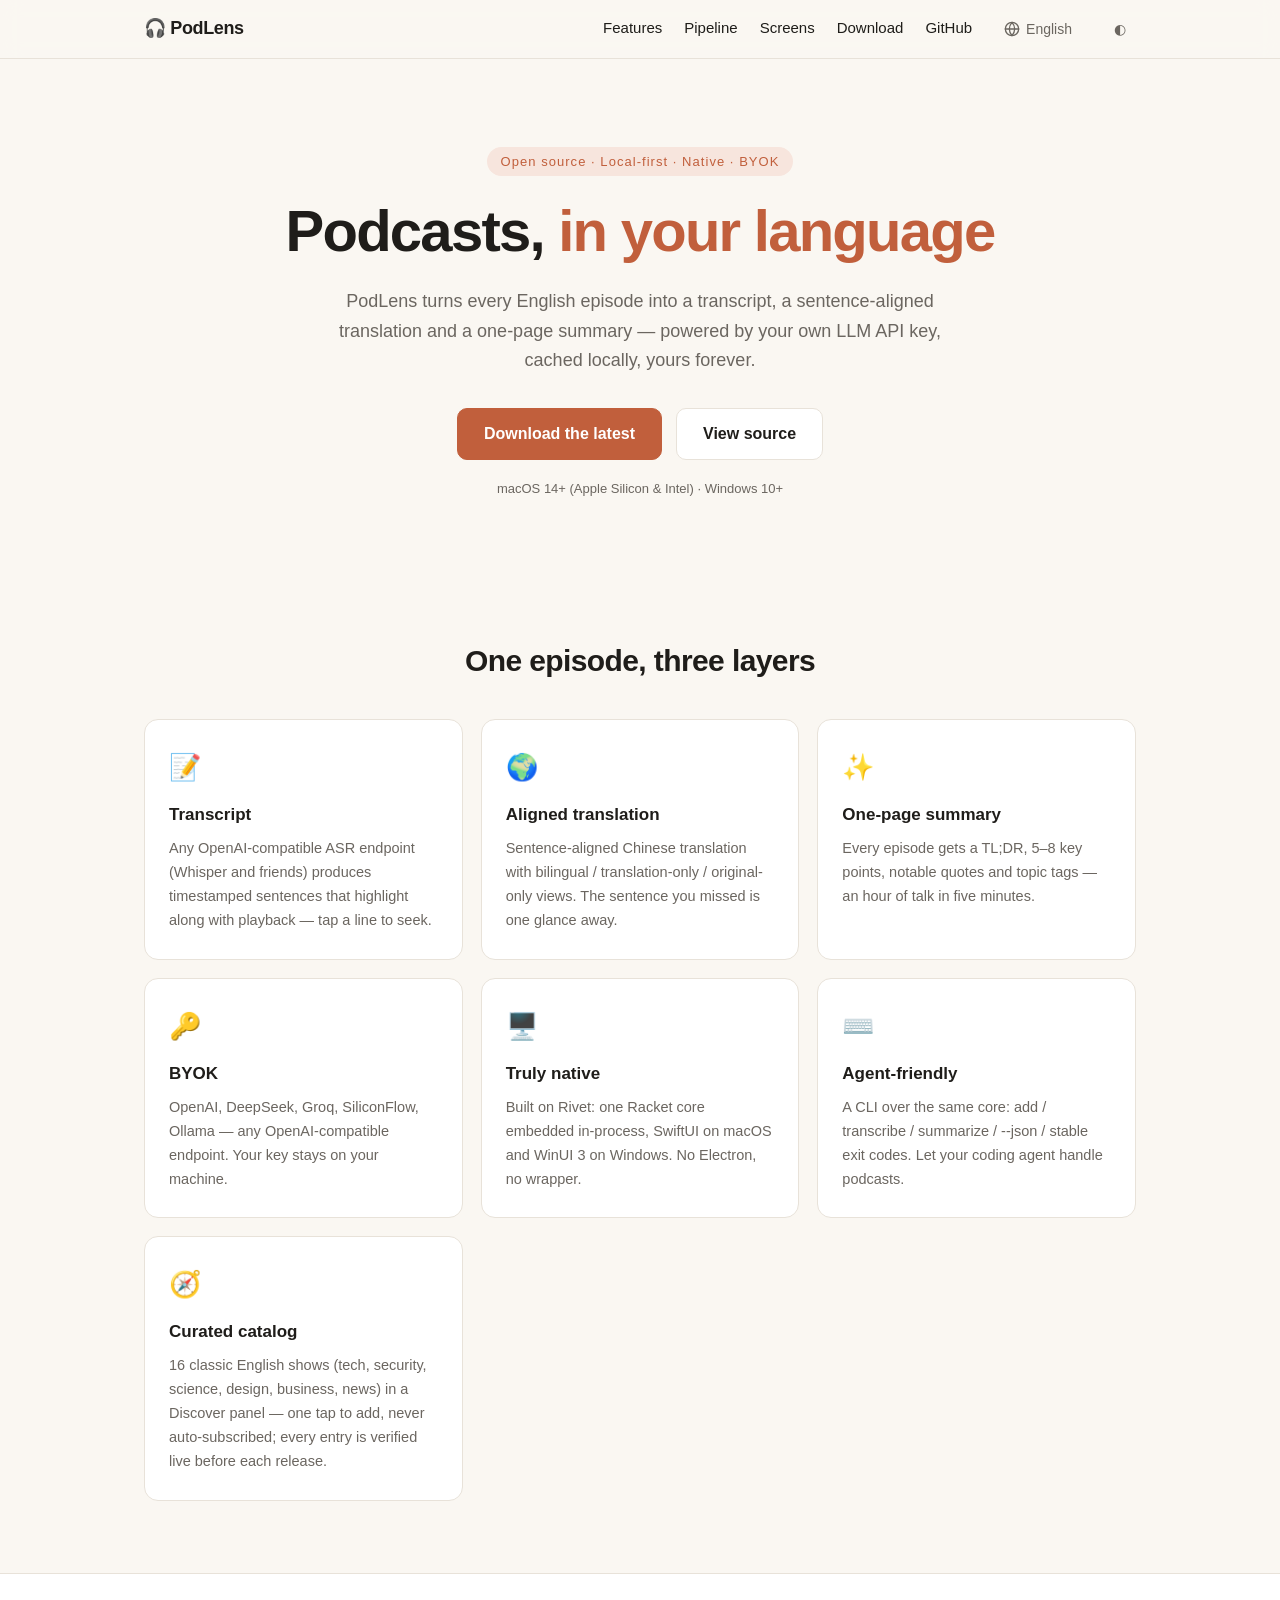
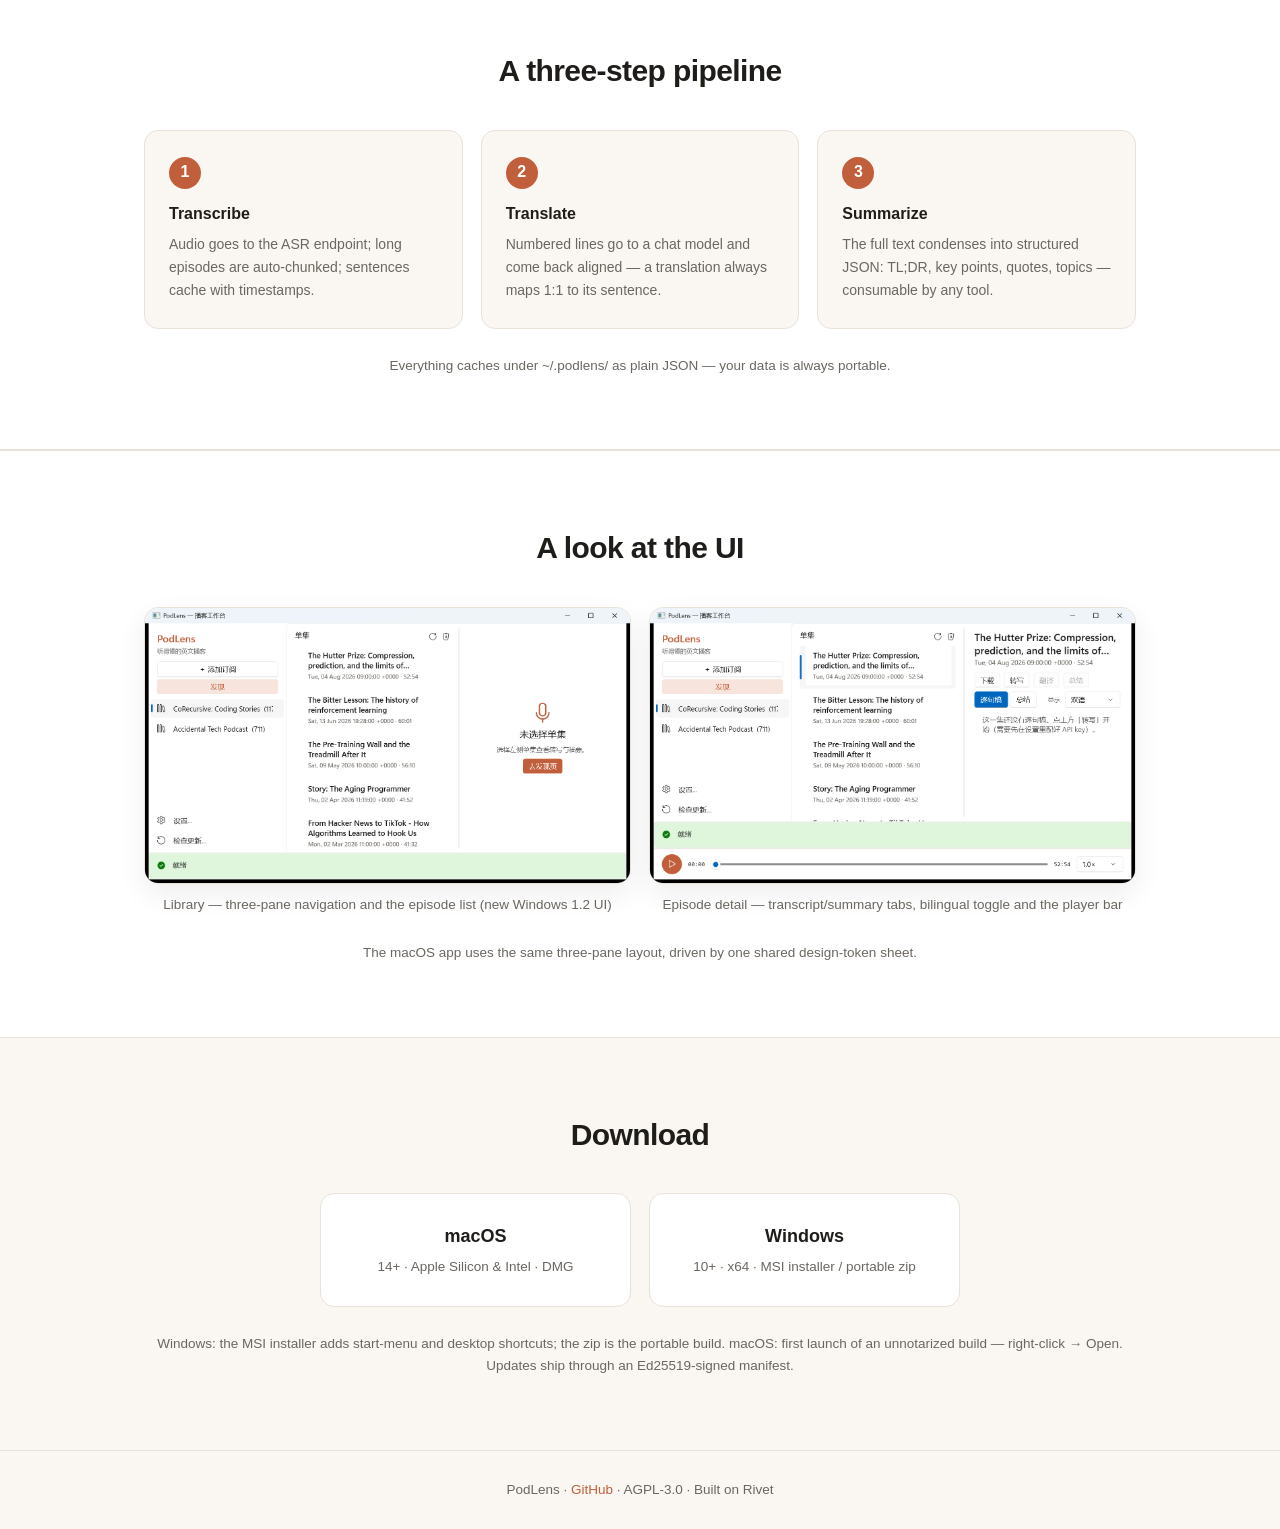
==== site/index.html @ 666f87d6 "Family benchmark pass (v1.4.0): signed-wrapper feed, arch-correct naming, mac x64, version gate - Up" ====
<!DOCTYPE html>
<html lang="zh">
<head>
<meta charset="utf-8">
<meta name="viewport" content="width=device-width, initial-scale=1">
<title>PodLens — 听得懂的英文播客</title>
<meta name="description" content="PodLens: 用你自己的大模型 API 把英文播客转写、逐句翻译、总结。macOS 与 Windows 原生应用。">
<script>
  (function () {
    var t = localStorage.getItem('podlens-theme');
    if (!t) t = matchMedia('(prefers-color-scheme: dark)').matches ? 'dark' : 'light';
    document.documentElement.dataset.theme = t;
  })();
</script>
<link rel="stylesheet" href="styles.css">
</head>
<body>
<header class="nav">
  <div class="nav-inner">
    <a class="brand" href="#">PodLens</a>
    <nav class="nav-links">
      <a href="#features" data-i18n="nav.features">功能</a>
      <a href="#pipeline" data-i18n="nav.pipeline">原理</a>
      <a href="#screenshots" data-i18n="nav.screens">界面</a>
      <a href="#download" data-i18n="nav.download">下载</a>
      <a href="https://github.com/turinglambdaai/podlens" data-i18n="nav.github">GitHub</a>
      <div class="lang-dropdown-wrapper">
        <button class="lang-btn" type="button" onclick="void 0" aria-label="Switch language">
          <svg width="16" height="16" viewBox="0 0 24 24" fill="none" stroke="currentColor" stroke-width="2" stroke-linecap="round" stroke-linejoin="round"><circle cx="12" cy="12" r="10"></circle><line x1="2" y1="12" x2="22" y2="12"></line><path d="M12 2a15.3 15.3 0 0 1 4 10 15.3 15.3 0 0 1-4 10 15.3 15.3 0 0 1-4-10 15.3 15.3 0 0 1 4-10z"></path></svg>
          <span id="current-lang-label">English</span>
        </button>
        <ul class="lang-menu">
          <li onclick="setLanguage('en')">English</li>
          <li onclick="setLanguage('zh')">简体中文</li>
        </ul>
      </div>
    <button class="theme-btn" id="theme-btn" type="button" aria-label="Toggle theme">◐</button>
    </nav>
  </div>
</header>

<main>
  <section class="hero">
    <p class="eyebrow" data-i18n="hero.eyebrow">开源 · 本地优先 · 原生应用 · BYOK</p>
    <h1><span data-i18n="hero.h1a">听得懂的</span><span class="accent" data-i18n="hero.h1b">英文播客</span></h1>
    <p class="sub" data-i18n="hero.sub">PodLens 把每一集英文播客变成「逐句稿 + 对照翻译 + 一页总结」。转写、翻译、总结都走你自己的大模型 API，结果缓存在本机，一次生成，永久可读。</p>
    <div class="hero-actions">
      <a class="btn btn-primary" href="https://github.com/turinglambdaai/podlens/releases/latest" data-i18n="hero.download">下载最新版</a>
      <a class="btn" href="https://github.com/turinglambdaai/podlens" data-i18n="hero.source">查看源码</a>
    </div>
    <p class="platforms" data-i18n="hero.platforms">macOS 14+（Apple Silicon 与 Intel）· Windows 10+</p>
  </section>

  <section id="features" class="section">
    <h2 data-i18n="features.title">一集播客，三层收获</h2>
    <div class="grid">
      <div class="card">
        <div class="card-icon">📝</div>
        <h3 data-i18n="f1.title">逐句稿</h3>
        <p data-i18n="f1.body">接任意 OpenAI 兼容转写端点（Whisper 等），输出带时间戳的逐句稿，跟随播放高亮，点句子即跳转。</p>
      </div>
      <div class="card">
        <div class="card-icon">🌍</div>
        <h3 data-i18n="f2.title">对照翻译</h3>
        <p data-i18n="f2.body">逐句对齐翻译成中文，双语 / 只看译文 / 只看原文一键切换。听不懂的那一句，低头就有答案。</p>
      </div>
      <div class="card">
        <div class="card-icon">✨</div>
        <h3 data-i18n="f3.title">一页总结</h3>
        <p data-i18n="f3.body">每集自动生成一句话总结、5–8 条要点、值得记的话和话题标签——五分钟吸收一小时的内容。</p>
      </div>
      <div class="card">
        <div class="card-icon">🔑</div>
        <h3 data-i18n="f4.title">BYOK</h3>
        <p data-i18n="f4.body">OpenAI、DeepSeek、Groq、SiliconFlow、Ollama——任意 OpenAI 兼容端点。key 存在本机，从不上传。</p>
      </div>
      <div class="card">
        <div class="card-icon">🖥️</div>
        <h3 data-i18n="f5.title">真原生</h3>
        <p data-i18n="f5.body">基于 Rivet：一份 Racket 核心嵌入进程内，macOS 是 SwiftUI，Windows 是 WinUI 3。没有 Electron，没有套壳。</p>
      </div>
      <div class="card">
        <div class="card-icon">⌨️</div>
        <h3 data-i18n="f6.title">Agent 友好</h3>
        <p data-i18n="f6.body">同一核心的 CLI：add / transcribe / summarize / --json / 稳定退出码。让编码 agent 替你处理播客。</p>
      </div>
      <div class="card">
        <div class="card-icon">🧭</div>
        <h3 data-i18n="f7.title">精选目录</h3>
        <p data-i18n="f7.body">内置 16 档经典英文播客（科技/安全/科学/设计/商业/资讯），「发现」面板一键添加，绝不自动订阅；每个条目发布前都实测可达。</p>
      </div>
    </div>
  </section>

  <section id="pipeline" class="section alt">
    <h2 data-i18n="pipeline.title">三步流水线</h2>
    <div class="steps">
      <div class="step"><span class="step-num">1</span><h3 data-i18n="s1.title">转写</h3><p data-i18n="s1.body">音频进 ASR 端点，长单集自动分段，逐句带时间戳缓存。</p></div>
      <div class="step"><span class="step-num">2</span><h3 data-i18n="s2.title">翻译</h3><p data-i18n="s2.body">逐句送入对话模型，编号对齐返回，翻译永远和原句一一对应。</p></div>
      <div class="step"><span class="step-num">3</span><h3 data-i18n="s3.title">总结</h3><p data-i18n="s3.body">全文压缩成结构化 JSON：TL;DR、要点、引用、话题，可被任何工具消费。</p></div>
    </div>
    <p class="note" data-i18n="pipeline.note">全部结果缓存在 ~/.podlens/，纯 JSON——你的数据永远可以带走。</p>
  </section>

  <section id="screenshots" class="section alt">
    <h2 data-i18n="shots.title">界面一览</h2>
    <div class="shots">
      <figure>
        <img src="screenshots/windows-library.png" alt="PodLens Windows 媒体库" loading="lazy">
        <figcaption data-i18n="shots.cap1">媒体库——三栏导航与单集列表（Windows 1.2 全新界面）</figcaption>
      </figure>
      <figure>
        <img src="screenshots/windows-episode-detail.png" alt="PodLens Windows 单集详情" loading="lazy">
        <figcaption data-i18n="shots.cap2">单集详情——逐句稿/总结 tab、双语切换与底部播放条</figcaption>
      </figure>
    </div>
    <p class="note" data-i18n="shots.note">macOS 版同为三栏布局，由同一份 design tokens 驱动。</p>
  </section>

  <section id="download" class="section">
    <h2 data-i18n="download.title">下载</h2>
    <div class="dl-grid">
      <a class="dl-card" href="https://github.com/turinglambdaai/podlens/releases/latest">
        <h3>macOS</h3>
        <p data-i18n="dl.mac">14+ · Apple Silicon & Intel · DMG</p>
      </a>
      <a class="dl-card" href="https://github.com/turinglambdaai/podlens/releases/latest">
        <h3>Windows</h3>
        <p data-i18n="dl.win">10+ · x64 · MSI 安装器 / 便携 zip</p>
      </a>
    </div>
    <p class="note" data-i18n="download.note">Windows：MSI 安装器自带开始菜单/桌面快捷方式，zip 为便携版；macOS：首次启动（未公证构建）右键 → 打开。更新通过 Ed25519 签名清单自动推送。</p>
  </section>
</main>

<footer class="footer">
  <p>PodLens · <a href="https://github.com/turinglambdaai/podlens">GitHub</a> · AGPL-3.0 · <span data-i18n="footer.built">基于 Rivet 构建</span></p>
</footer>

<script>
(function () {
  var zh = {
    "nav.features": "功能", "nav.pipeline": "原理", "nav.screens": "界面", "nav.download": "下载", "nav.github": "GitHub",
    "hero.eyebrow": "开源 · 本地优先 · 原生应用 · BYOK",
    "hero.h1a": "听得懂的", "hero.h1b": "英文播客",
    "hero.sub": "PodLens 把每一集英文播客变成「逐句稿 + 对照翻译 + 一页总结」。转写、翻译、总结都走你自己的大模型 API，结果缓存在本机，一次生成，永久可读。",
    "hero.download": "下载最新版", "hero.source": "查看源码",
    "hero.platforms": "macOS 14+（Apple Silicon 与 Intel）· Windows 10+",
    "features.title": "一集播客，三层收获",
    "f1.title": "逐句稿", "f1.body": "接任意 OpenAI 兼容转写端点（Whisper 等），输出带时间戳的逐句稿，跟随播放高亮，点句子即跳转。",
    "f2.title": "对照翻译", "f2.body": "逐句对齐翻译成中文，双语 / 只看译文 / 只看原文一键切换。听不懂的那一句，低头就有答案。",
    "f3.title": "一页总结", "f3.body": "每集自动生成一句话总结、5–8 条要点、值得记的话和话题标签——五分钟吸收一小时的内容。",
    "f4.title": "BYOK", "f4.body": "OpenAI、DeepSeek、Groq、SiliconFlow、Ollama——任意 OpenAI 兼容端点。key 存在本机，从不上传。",
    "f5.title": "真原生", "f5.body": "基于 Rivet：一份 Racket 核心嵌入进程内，macOS 是 SwiftUI，Windows 是 WinUI 3。没有 Electron，没有套壳。",
    "f6.title": "Agent 友好", "f6.body": "同一核心的 CLI：add / transcribe / summarize / --json / 稳定退出码。让编码 agent 替你处理播客。",
    "f7.title": "精选目录", "f7.body": "内置 16 档经典英文播客（科技/安全/科学/设计/商业/资讯），「发现」面板一键添加，绝不自动订阅；每个条目发布前都实测可达。",
    "shots.title": "界面一览",
    "shots.cap1": "媒体库——三栏导航与单集列表（Windows 1.2 全新界面）",
    "shots.cap2": "单集详情——逐句稿/总结 tab、双语切换与底部播放条",
    "shots.note": "macOS 版同为三栏布局，由同一份 design tokens 驱动。",
    "pipeline.title": "三步流水线",
    "s1.title": "转写", "s1.body": "音频进 ASR 端点，长单集自动分段，逐句带时间戳缓存。",
    "s2.title": "翻译", "s2.body": "逐句送入对话模型，编号对齐返回，翻译永远和原句一一对应。",
    "s3.title": "总结", "s3.body": "全文压缩成结构化 JSON：TL;DR、要点、引用、话题，可被任何工具消费。",
    "pipeline.note": "全部结果缓存在 ~/.podlens/，纯 JSON——你的数据永远可以带走。",
    "download.title": "下载",
    "dl.mac": "14+ · Apple Silicon & Intel · DMG", "dl.win": "10+ · x64 · MSI 安装器 / 便携 zip",
    "download.note": "Windows：MSI 安装器自带开始菜单/桌面快捷方式，zip 为便携版；macOS：首次启动（未公证构建）右键 → 打开。更新通过 Ed25519 签名清单自动推送。",
    "footer.built": "基于 Rivet 构建"
  };
  var en = {
    "nav.features": "Features", "nav.pipeline": "Pipeline", "nav.screens": "Screens", "nav.download": "Download", "nav.github": "GitHub",
    "hero.eyebrow": "Open source · Local-first · Native · BYOK",
    "hero.h1a": "Podcasts, ", "hero.h1b": "in your language",
    "hero.sub": "PodLens turns every English episode into a transcript, a sentence-aligned translation and a one-page summary — powered by your own LLM API key, cached locally, yours forever.",
    "hero.download": "Download the latest", "hero.source": "View source",
    "hero.platforms": "macOS 14+ (Apple Silicon & Intel) · Windows 10+",
    "features.title": "One episode, three layers",
    "f1.title": "Transcript", "f1.body": "Any OpenAI-compatible ASR endpoint (Whisper and friends) produces timestamped sentences that highlight along with playback — tap a line to seek.",
    "f2.title": "Aligned translation", "f2.body": "Sentence-aligned Chinese translation with bilingual / translation-only / original-only views. The sentence you missed is one glance away.",
    "f3.title": "One-page summary", "f3.body": "Every episode gets a TL;DR, 5–8 key points, notable quotes and topic tags — an hour of talk in five minutes.",
    "f4.title": "BYOK", "f4.body": "OpenAI, DeepSeek, Groq, SiliconFlow, Ollama — any OpenAI-compatible endpoint. Your key stays on your machine.",
    "f5.title": "Truly native", "f5.body": "Built on Rivet: one Racket core embedded in-process, SwiftUI on macOS and WinUI 3 on Windows. No Electron, no wrapper.",
    "f6.title": "Agent-friendly", "f6.body": "A CLI over the same core: add / transcribe / summarize / --json / stable exit codes. Let your coding agent handle podcasts.",
    "f7.title": "Curated catalog", "f7.body": "16 classic English shows (tech, security, science, design, business, news) in a Discover panel — one tap to add, never auto-subscribed; every entry is verified live before each release.",
    "shots.title": "A look at the UI",
    "shots.cap1": "Library — three-pane navigation and the episode list (new Windows 1.2 UI)",
    "shots.cap2": "Episode detail — transcript/summary tabs, bilingual toggle and the player bar",
    "shots.note": "The macOS app uses the same three-pane layout, driven by one shared design-token sheet.",
    "pipeline.title": "A three-step pipeline",
    "s1.title": "Transcribe", "s1.body": "Audio goes to the ASR endpoint; long episodes are auto-chunked; sentences cache with timestamps.",
    "s2.title": "Translate", "s2.body": "Numbered lines go to a chat model and come back aligned — a translation always maps 1:1 to its sentence.",
    "s3.title": "Summarize", "s3.body": "The full text condenses into structured JSON: TL;DR, key points, quotes, topics — consumable by any tool.",
    "pipeline.note": "Everything caches under ~/.podlens/ as plain JSON — your data is always portable.",
    "download.title": "Download",
    "dl.mac": "14+ · Apple Silicon & Intel · DMG", "dl.win": "10+ · x64 · MSI installer / portable zip",
    "download.note": "Windows: the MSI installer adds start-menu and desktop shortcuts; the zip is the portable build. macOS: first launch of an unnotarized build — right-click → Open. Updates ship through an Ed25519-signed manifest.",
    "footer.built": "Built on Rivet"
  };
  // language dropdown: unified family policy (explicit choice wins; otherwise browser locale)
  var LANGUAGE_OVERRIDE_KEY = "podlens-lang-override-v2";
  var LANGUAGE_LEGACY_KEYS = ["podlens-site-lang", "site-lang"];

  function readLanguageOverride() {
    try {
      var v = localStorage.getItem(LANGUAGE_OVERRIDE_KEY);
      if (v !== "zh" && v !== "en") {
        for (var i = 0; i < LANGUAGE_LEGACY_KEYS.length; i++) {
          var legacy = localStorage.getItem(LANGUAGE_LEGACY_KEYS[i]);
          if (legacy === "zh" || legacy === "en") { v = legacy; try { localStorage.setItem(LANGUAGE_OVERRIDE_KEY, v); } catch (e) {} break; }
        }
      }
      return v === "zh" || v === "en" ? v : null;
    } catch (e) { return null; }
  }
  function detectBrowserLanguage() {
    var locale = (navigator.languages && navigator.languages[0]) || navigator.language || "";
    return String(locale).toLowerCase().indexOf("zh") === 0 ? "zh" : "en";
  }
  function apply(lang) {
    var table = lang === "en" ? en : zh;
    document.querySelectorAll("[data-i18n]").forEach(function (el) {
      var k = el.getAttribute("data-i18n");
      if (table[k]) el.textContent = table[k];
    });
    document.documentElement.lang = lang === "en" ? "en" : "zh-CN";
    document.documentElement.setAttribute("data-language", lang);
    var label = document.getElementById("current-lang-label");
    if (label) label.textContent = lang === "en" ? "English" : "简体中文";
  }
  window.setLanguage = function (lang) {
    if (lang !== "zh" && lang !== "en") return;
    try { localStorage.setItem(LANGUAGE_OVERRIDE_KEY, lang); } catch (e) {}
    apply(lang);
  };
  apply(readLanguageOverride() || detectBrowserLanguage());
  LANGUAGE_LEGACY_KEYS.forEach(function (k) { try { localStorage.removeItem(k); } catch (e) {} });
  window.addEventListener("languagechange", function () {
    if (!readLanguageOverride()) apply(detectBrowserLanguage());
  });
})();
</script>
<script>
  document.getElementById('theme-btn').addEventListener('click', function () {
    var next = document.documentElement.dataset.theme === 'dark' ? 'light' : 'dark';
    document.documentElement.dataset.theme = next;
    localStorage.setItem('podlens-theme', next);
  });
</script>
</body>
</html>
---- site/styles.css ----
:root {
  --bg: #faf7f2;
  --surface: #ffffff;
  --ink: #1f1d1a;
  --muted: #6b6660;
  --line: #e8e2d9;
  --accent: #c15f3c;
  --accent-soft: #f7e5dd;
  --radius: 14px;
}

* { box-sizing: border-box; margin: 0; padding: 0; }

html { scroll-behavior: smooth; }

body {
  font-family: -apple-system, BlinkMacSystemFont, "Segoe UI", "PingFang SC",
    "Hiragino Sans GB", "Microsoft YaHei", sans-serif;
  background: var(--bg);
  color: var(--ink);
  line-height: 1.65;
}

a { color: inherit; text-decoration: none; }

.nav {
  position: sticky; top: 0; z-index: 10;
  background: rgba(250, 247, 242, 0.88);
  backdrop-filter: blur(10px);
  border-bottom: 1px solid var(--line);
}
.nav-inner {
  max-width: 1040px; margin: 0 auto; padding: 14px 24px;
  display: flex; align-items: center; justify-content: space-between;
}
.brand { font-weight: 700; font-size: 18px; letter-spacing: -0.02em; }
.brand::before { content: "🎧 "; }
.nav-links { display: flex; align-items: center; gap: 22px; font-size: 15px; }
.nav-links a:hover { color: var(--accent); }
/* ---- language dropdown (family standard) ---- */
.lang-dropdown-wrapper { position: relative; }
.lang-btn { display: flex; align-items: center; gap: 6px; background: none; border: none; cursor: pointer; font-family: inherit; font-size: 14px; color: var(--muted); padding: 6px 10px; border-radius: 8px; transition: color .15s, background .15s; }
.lang-btn:hover { color: var(--accent); background: var(--accent-soft); }
.lang-menu { position: absolute; top: calc(100% + 6px); right: 0; background: var(--surface); border: 1px solid var(--line); border-radius: 10px; box-shadow: 0 12px 32px rgba(0, 0, 0, 0.12); padding: 6px; min-width: 132px; margin: 0; list-style: none; opacity: 0; visibility: hidden; transform: translateY(-4px); transition: opacity .18s, visibility .18s, transform .18s; z-index: 10000; }
.lang-dropdown-wrapper:hover .lang-menu, .lang-dropdown-wrapper:focus-within .lang-menu { opacity: 1; visibility: visible; transform: translateY(0); }
.lang-menu li { padding: 7px 12px; font-size: 14px; color: var(--ink); border-radius: 6px; cursor: pointer; transition: background .15s, color .15s; }
.lang-menu li:hover { background: var(--accent-soft); color: var(--accent); }

.hero { max-width: 820px; margin: 0 auto; padding: 88px 24px 64px; text-align: center; }
.eyebrow {
  display: inline-block; font-size: 13px; letter-spacing: 0.08em;
  color: var(--accent); background: var(--accent-soft);
  padding: 4px 14px; border-radius: 999px; margin-bottom: 22px;
}
.hero h1 { font-size: clamp(38px, 6vw, 58px); line-height: 1.15; letter-spacing: -0.03em; }
.hero .accent { color: var(--accent); }
.hero .sub { margin: 22px auto 0; max-width: 640px; font-size: 18px; color: var(--muted); }
.hero-actions { margin-top: 32px; display: flex; gap: 14px; justify-content: center; }
.btn {
  display: inline-block; padding: 12px 26px; border-radius: 10px;
  font-weight: 600; border: 1px solid var(--line); background: var(--surface);
  transition: transform 0.12s ease, box-shadow 0.12s ease;
}
.btn:hover { transform: translateY(-1px); box-shadow: 0 6px 18px rgba(31, 29, 26, 0.08); }
.btn-primary { background: var(--accent); border-color: var(--accent); color: #fff; }
.platforms { margin-top: 18px; font-size: 13px; color: var(--muted); }

.section { max-width: 1040px; margin: 0 auto; padding: 72px 24px; }
.section.alt {
  max-width: none; background: var(--surface);
  border-top: 1px solid var(--line); border-bottom: 1px solid var(--line);
}
.section.alt > * { max-width: 992px; margin-left: auto; margin-right: auto; }
.section h2 { font-size: 30px; letter-spacing: -0.02em; margin-bottom: 34px; text-align: center; }

.grid { display: grid; grid-template-columns: repeat(auto-fit, minmax(280px, 1fr)); gap: 18px; }
.card {
  background: var(--surface); border: 1px solid var(--line);
  border-radius: var(--radius); padding: 26px 24px;
}
.card-icon { font-size: 26px; margin-bottom: 12px; }
.card h3 { font-size: 17px; margin-bottom: 8px; }
.card p { font-size: 14.5px; color: var(--muted); }

.steps { display: grid; grid-template-columns: repeat(auto-fit, minmax(240px, 1fr)); gap: 18px; }
.step {
  background: var(--bg); border: 1px solid var(--line);
  border-radius: var(--radius); padding: 26px 24px;
}
.step-num {
  display: inline-flex; width: 32px; height: 32px; align-items: center; justify-content: center;
  background: var(--accent); color: #fff; border-radius: 50%; font-weight: 700; margin-bottom: 12px;
}
.step h3 { font-size: 16px; margin-bottom: 6px; }
.step p { font-size: 14px; color: var(--muted); }

.shots { display: grid; grid-template-columns: repeat(auto-fit, minmax(320px, 1fr)); gap: 18px; }
.shots figure { margin: 0; }
.shots img {
  width: 100%; display: block;
  border: 1px solid var(--line); border-radius: var(--radius);
  box-shadow: 0 10px 28px rgba(0, 0, 0, 0.07);
}
.shots figcaption { font-size: 13.5px; color: var(--muted); margin-top: 10px; text-align: center; }

.note { margin-top: 26px; text-align: center; font-size: 13.5px; color: var(--muted); }

.dl-grid { display: grid; grid-template-columns: repeat(auto-fit, minmax(240px, 1fr)); gap: 18px; max-width: 640px; margin: 0 auto; }
.dl-card {
  background: var(--surface); border: 1px solid var(--line); border-radius: var(--radius);
  padding: 28px; text-align: center; transition: border-color 0.12s ease;
}
.dl-card:hover { border-color: var(--accent); }
.dl-card h3 { font-size: 18px; margin-bottom: 4px; }
.dl-card p { font-size: 13.5px; color: var(--muted); }

.footer { border-top: 1px solid var(--line); padding: 28px 24px; text-align: center; font-size: 13.5px; color: var(--muted); }
.footer a { color: var(--accent); }

/* theme: data-theme is set by the inline head script — from localStorage
   when the user has picked manually, otherwise from the system preference. */
:root[data-theme="dark"] {
  --bg: #1f1d1a;
  --surface: #2b2926;
  --ink: #f0ede8;
  --muted: #a8a29a;
  --line: #3a3835;
  --accent: #d97a55;
  --accent-soft: rgba(217, 122, 85, 0.16);
}
:root[data-theme="dark"] .nav { background: rgba(31, 29, 26, 0.88); }
:root[data-theme="light"] .nav { background: rgba(250, 247, 242, 0.88); }

.theme-btn {
  display: inline-flex; align-items: center;
  background: none; border: none; cursor: pointer; font-family: inherit;
  font-size: 14px; color: var(--muted); padding: 6px 10px; border-radius: 8px;
  transition: color .15s, background .15s;
}
.theme-btn:hover { color: var(--accent); background: var(--accent-soft); }
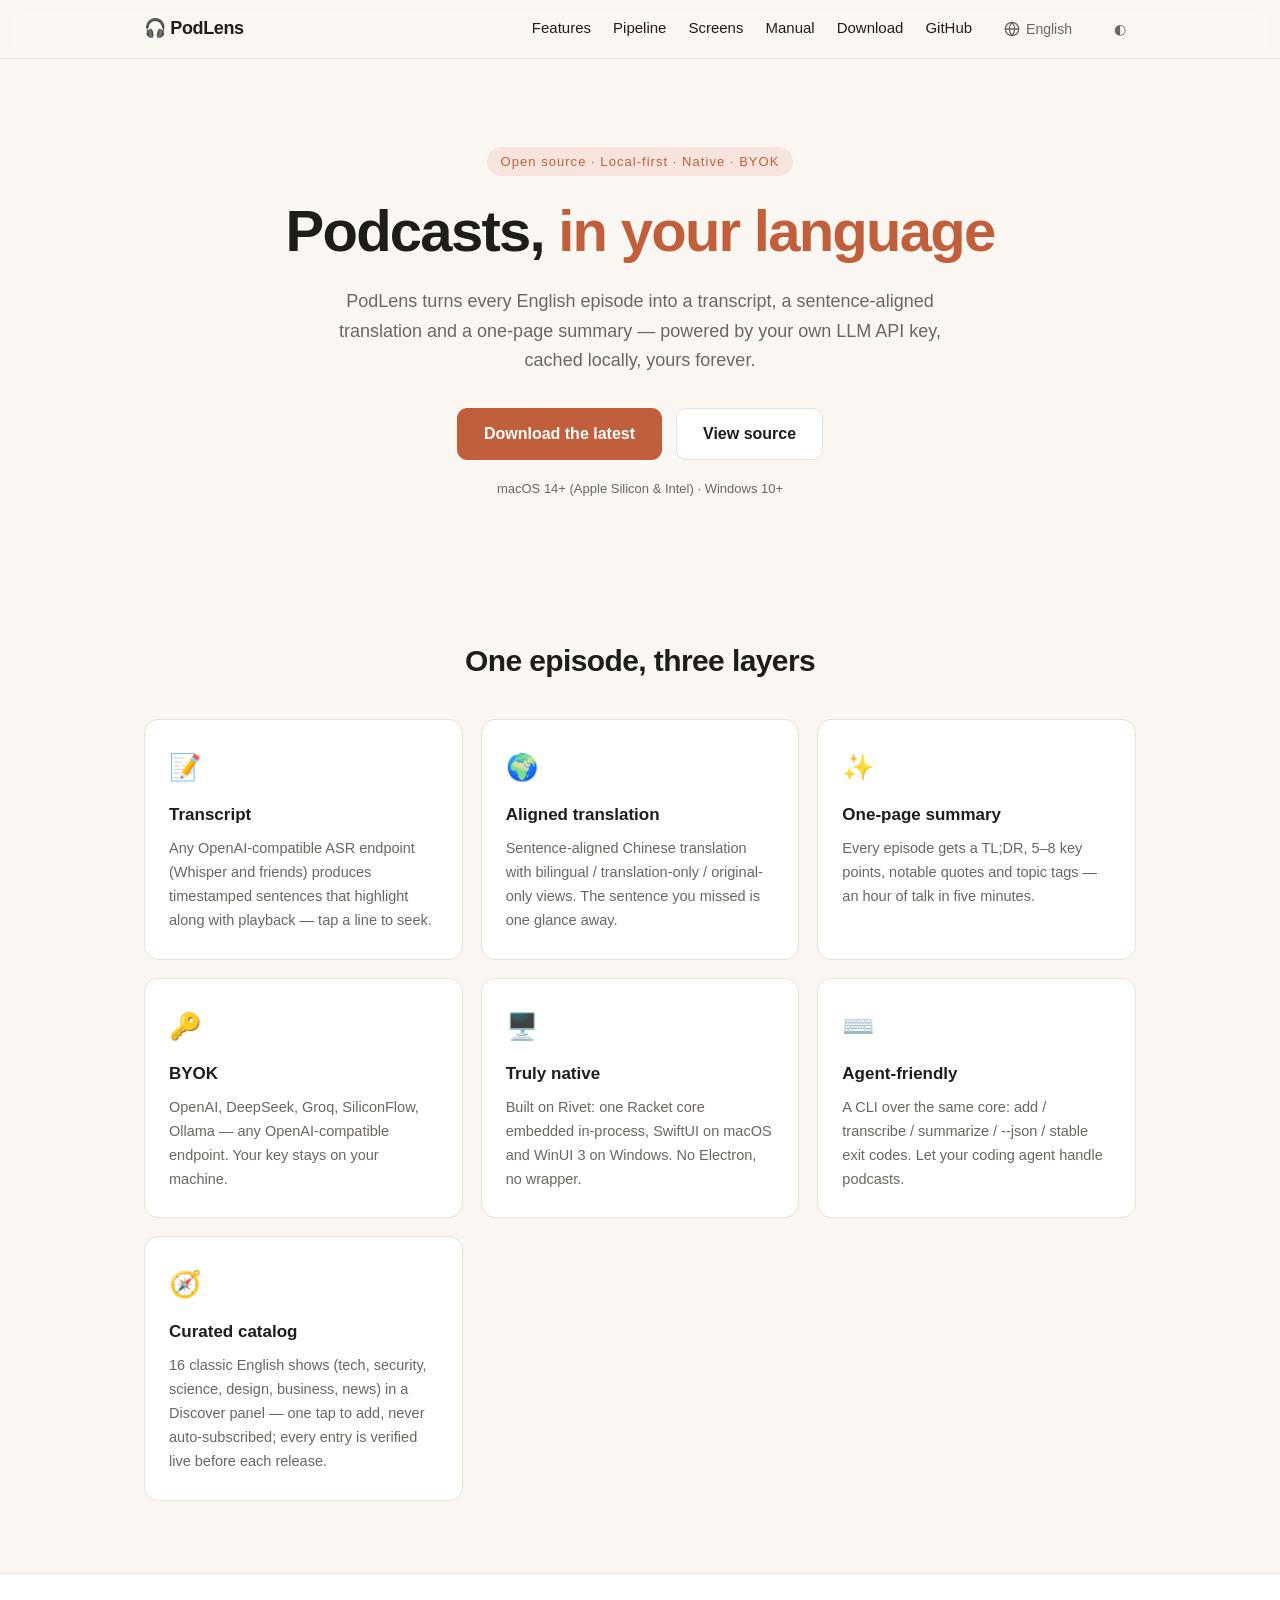
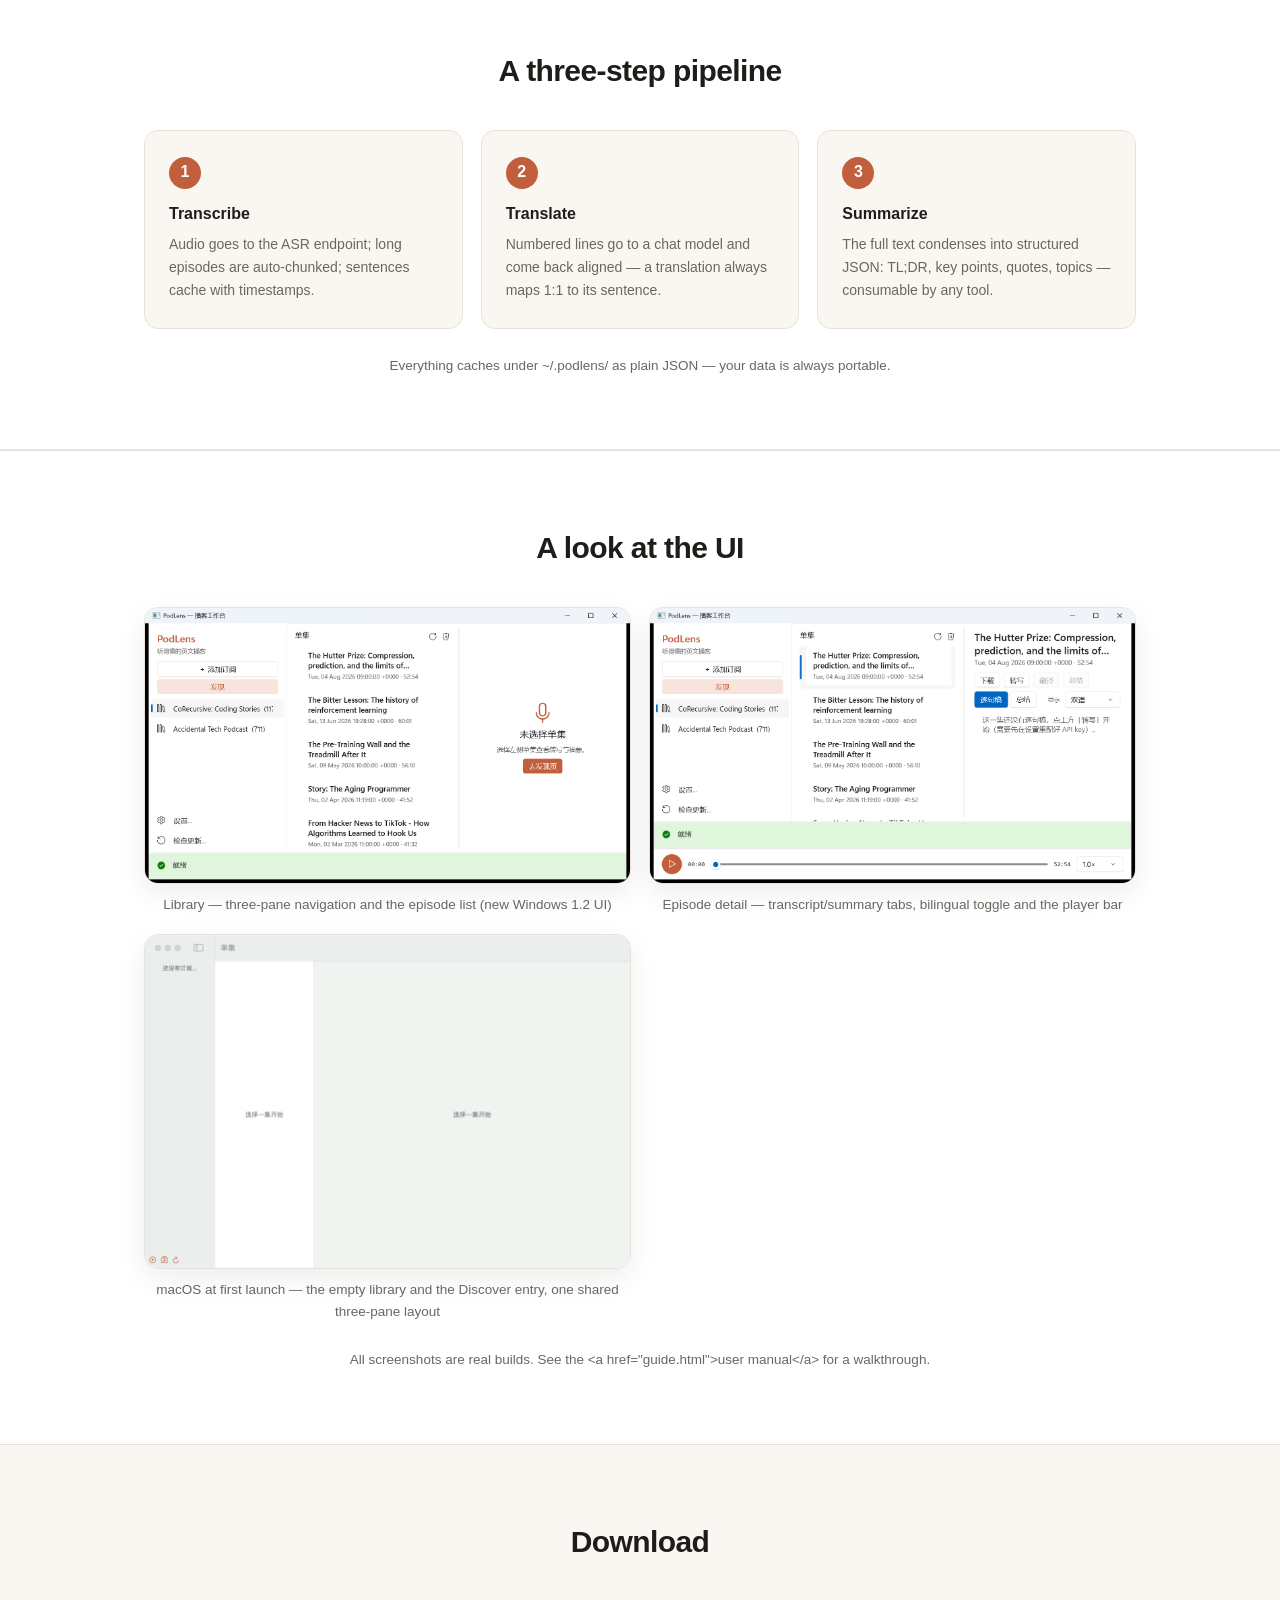
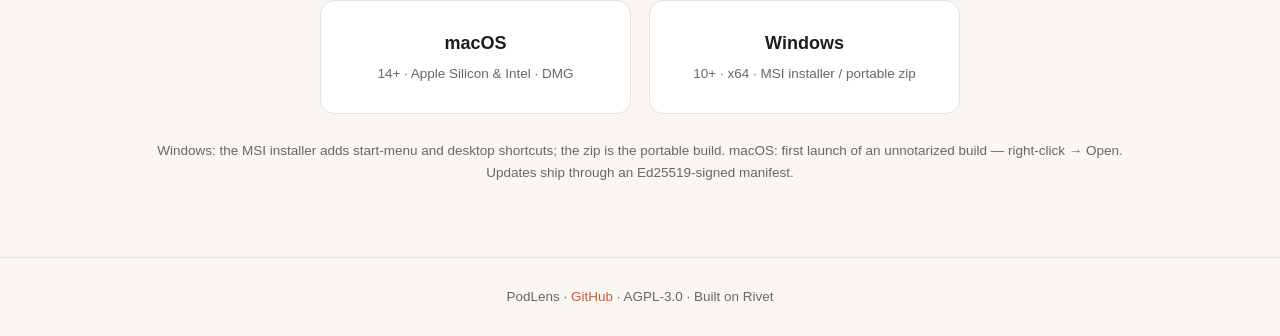
==== commit 97129a33: "site: bilingual user manual + a real macOS screenshot guide.html carries the five-minute start, subs" ====
--- a/site/index.html
+++ b/site/index.html
@@ -22,6 +22,7 @@
       <a href="#features" data-i18n="nav.features">功能</a>
       <a href="#pipeline" data-i18n="nav.pipeline">原理</a>
       <a href="#screenshots" data-i18n="nav.screens">界面</a>
+      <a href="guide.html" data-i18n="nav.guide">手册</a>
       <a href="#download" data-i18n="nav.download">下载</a>
       <a href="https://github.com/turinglambdaai/podlens" data-i18n="nav.github">GitHub</a>
       <div class="lang-dropdown-wrapper">
@@ -113,8 +114,12 @@
         <img src="screenshots/windows-episode-detail.png" alt="PodLens Windows 单集详情" loading="lazy">
         <figcaption data-i18n="shots.cap2">单集详情——逐句稿/总结 tab、双语切换与底部播放条</figcaption>
       </figure>
-    </div>
-    <p class="note" data-i18n="shots.note">macOS 版同为三栏布局，由同一份 design tokens 驱动。</p>
+      <figure>
+        <img src="screenshots/podlens-main-light.png" alt="PodLens macOS 首次启动的空库状态" loading="lazy">
+        <figcaption data-i18n="shots.cap3">macOS 首次启动——空库与「发现」入口，三栏同源布局</figcaption>
+      </figure>
+    </div>
+    <p class="note" data-i18n="shots.note">截图均为真实构建。更多操作说明见<a href="guide.html">使用手册</a>。</p>
   </section>
 
   <section id="download" class="section">
@@ -140,7 +145,7 @@
 <script>
 (function () {
   var zh = {
-    "nav.features": "功能", "nav.pipeline": "原理", "nav.screens": "界面", "nav.download": "下载", "nav.github": "GitHub",
+    "nav.features": "功能", "nav.pipeline": "原理", "nav.screens": "界面", "nav.guide": "手册", "nav.download": "下载", "nav.github": "GitHub",
     "hero.eyebrow": "开源 · 本地优先 · 原生应用 · BYOK",
     "hero.h1a": "听得懂的", "hero.h1b": "英文播客",
     "hero.sub": "PodLens 把每一集英文播客变成「逐句稿 + 对照翻译 + 一页总结」。转写、翻译、总结都走你自己的大模型 API，结果缓存在本机，一次生成，永久可读。",
@@ -157,7 +162,8 @@
     "shots.title": "界面一览",
     "shots.cap1": "媒体库——三栏导航与单集列表（Windows 1.2 全新界面）",
     "shots.cap2": "单集详情——逐句稿/总结 tab、双语切换与底部播放条",
-    "shots.note": "macOS 版同为三栏布局，由同一份 design tokens 驱动。",
+    "shots.cap3": "macOS 首次启动——空库与「发现」入口，三栏同源布局",
+    "shots.note": "截图均为真实构建。更多操作说明见<a href=\"guide.html\">使用手册</a>。",
     "pipeline.title": "三步流水线",
     "s1.title": "转写", "s1.body": "音频进 ASR 端点，长单集自动分段，逐句带时间戳缓存。",
     "s2.title": "翻译", "s2.body": "逐句送入对话模型，编号对齐返回，翻译永远和原句一一对应。",
@@ -169,7 +175,7 @@
     "footer.built": "基于 Rivet 构建"
   };
   var en = {
-    "nav.features": "Features", "nav.pipeline": "Pipeline", "nav.screens": "Screens", "nav.download": "Download", "nav.github": "GitHub",
+    "nav.features": "Features", "nav.pipeline": "Pipeline", "nav.screens": "Screens", "nav.guide": "Manual", "nav.download": "Download", "nav.github": "GitHub",
     "hero.eyebrow": "Open source · Local-first · Native · BYOK",
     "hero.h1a": "Podcasts, ", "hero.h1b": "in your language",
     "hero.sub": "PodLens turns every English episode into a transcript, a sentence-aligned translation and a one-page summary — powered by your own LLM API key, cached locally, yours forever.",
@@ -186,7 +192,8 @@
     "shots.title": "A look at the UI",
     "shots.cap1": "Library — three-pane navigation and the episode list (new Windows 1.2 UI)",
     "shots.cap2": "Episode detail — transcript/summary tabs, bilingual toggle and the player bar",
-    "shots.note": "The macOS app uses the same three-pane layout, driven by one shared design-token sheet.",
+    "shots.cap3": "macOS at first launch — the empty library and the Discover entry, one shared three-pane layout",
+    "shots.note": "All screenshots are real builds. See the <a href=\"guide.html\">user manual</a> for a walkthrough.",
     "pipeline.title": "A three-step pipeline",
     "s1.title": "Transcribe", "s1.body": "Audio goes to the ASR endpoint; long episodes are auto-chunked; sentences cache with timestamps.",
     "s2.title": "Translate", "s2.body": "Numbered lines go to a chat model and come back aligned — a translation always maps 1:1 to its sentence.",
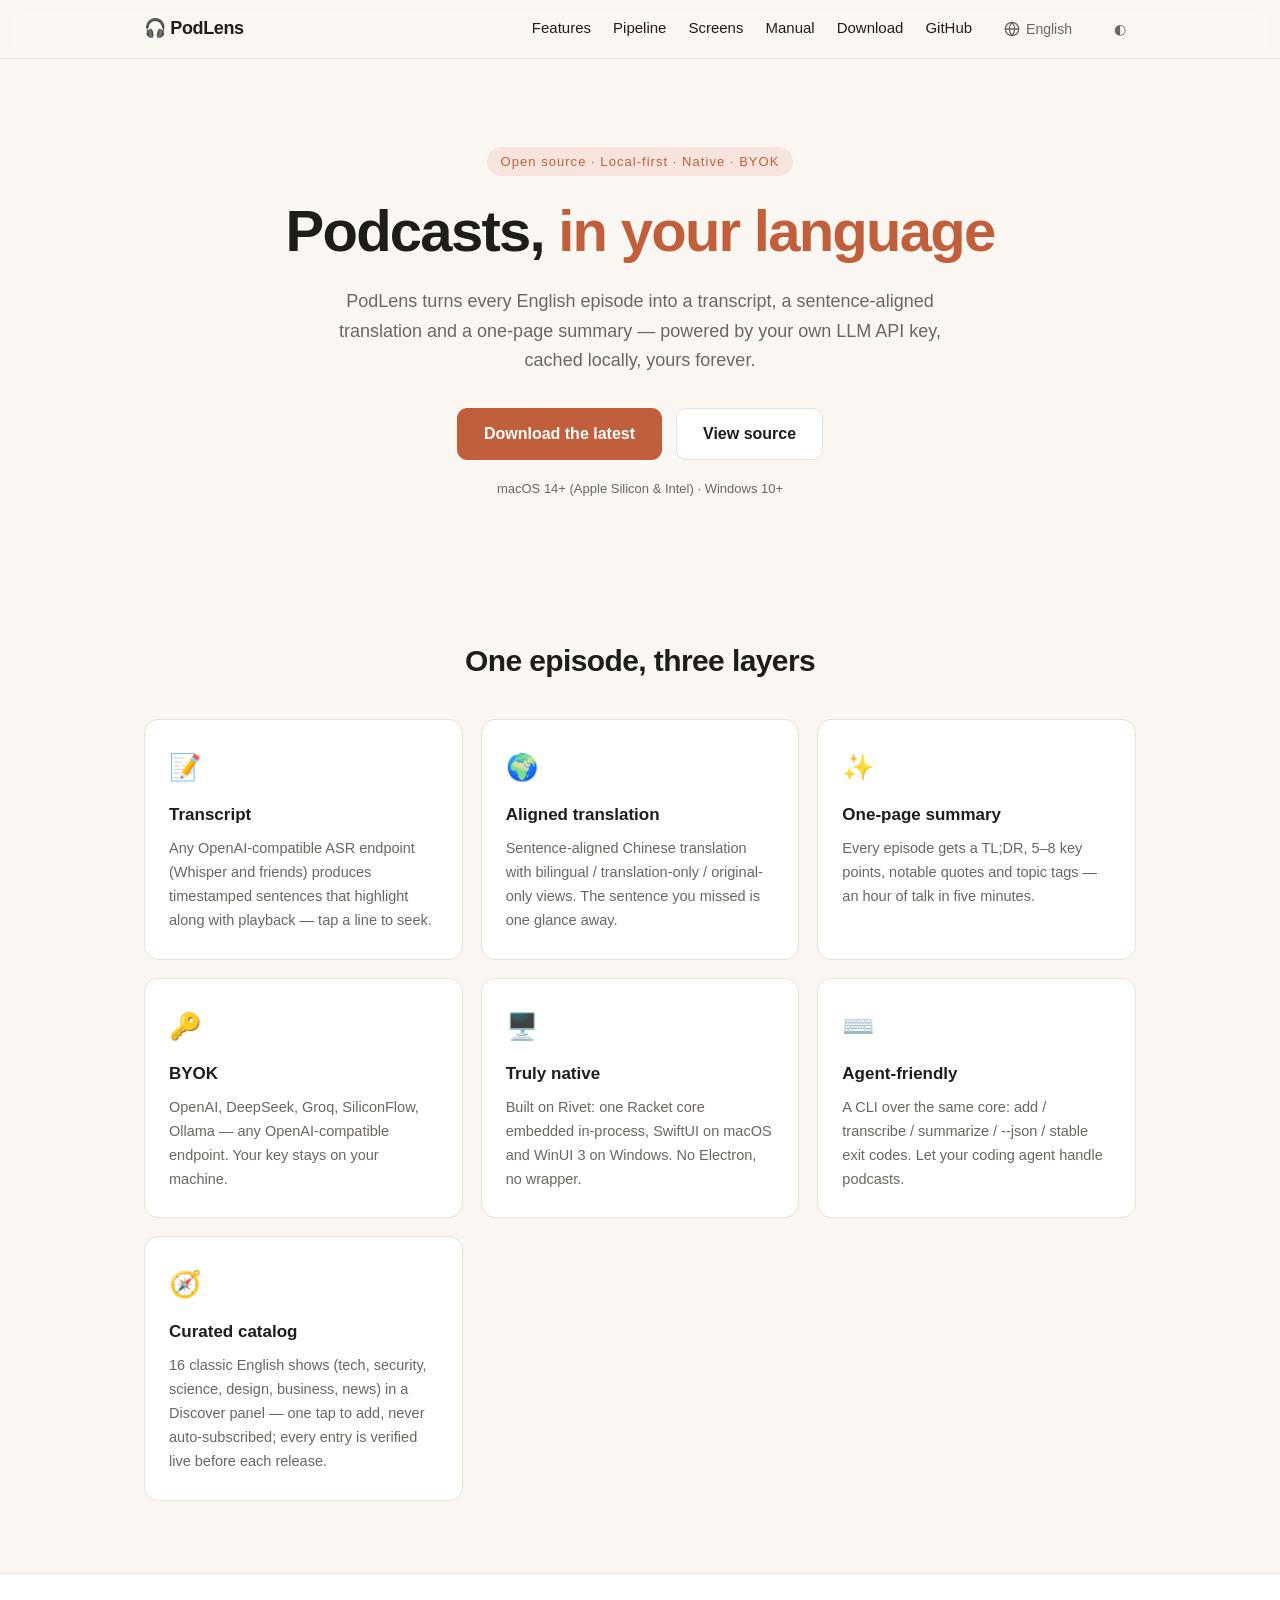
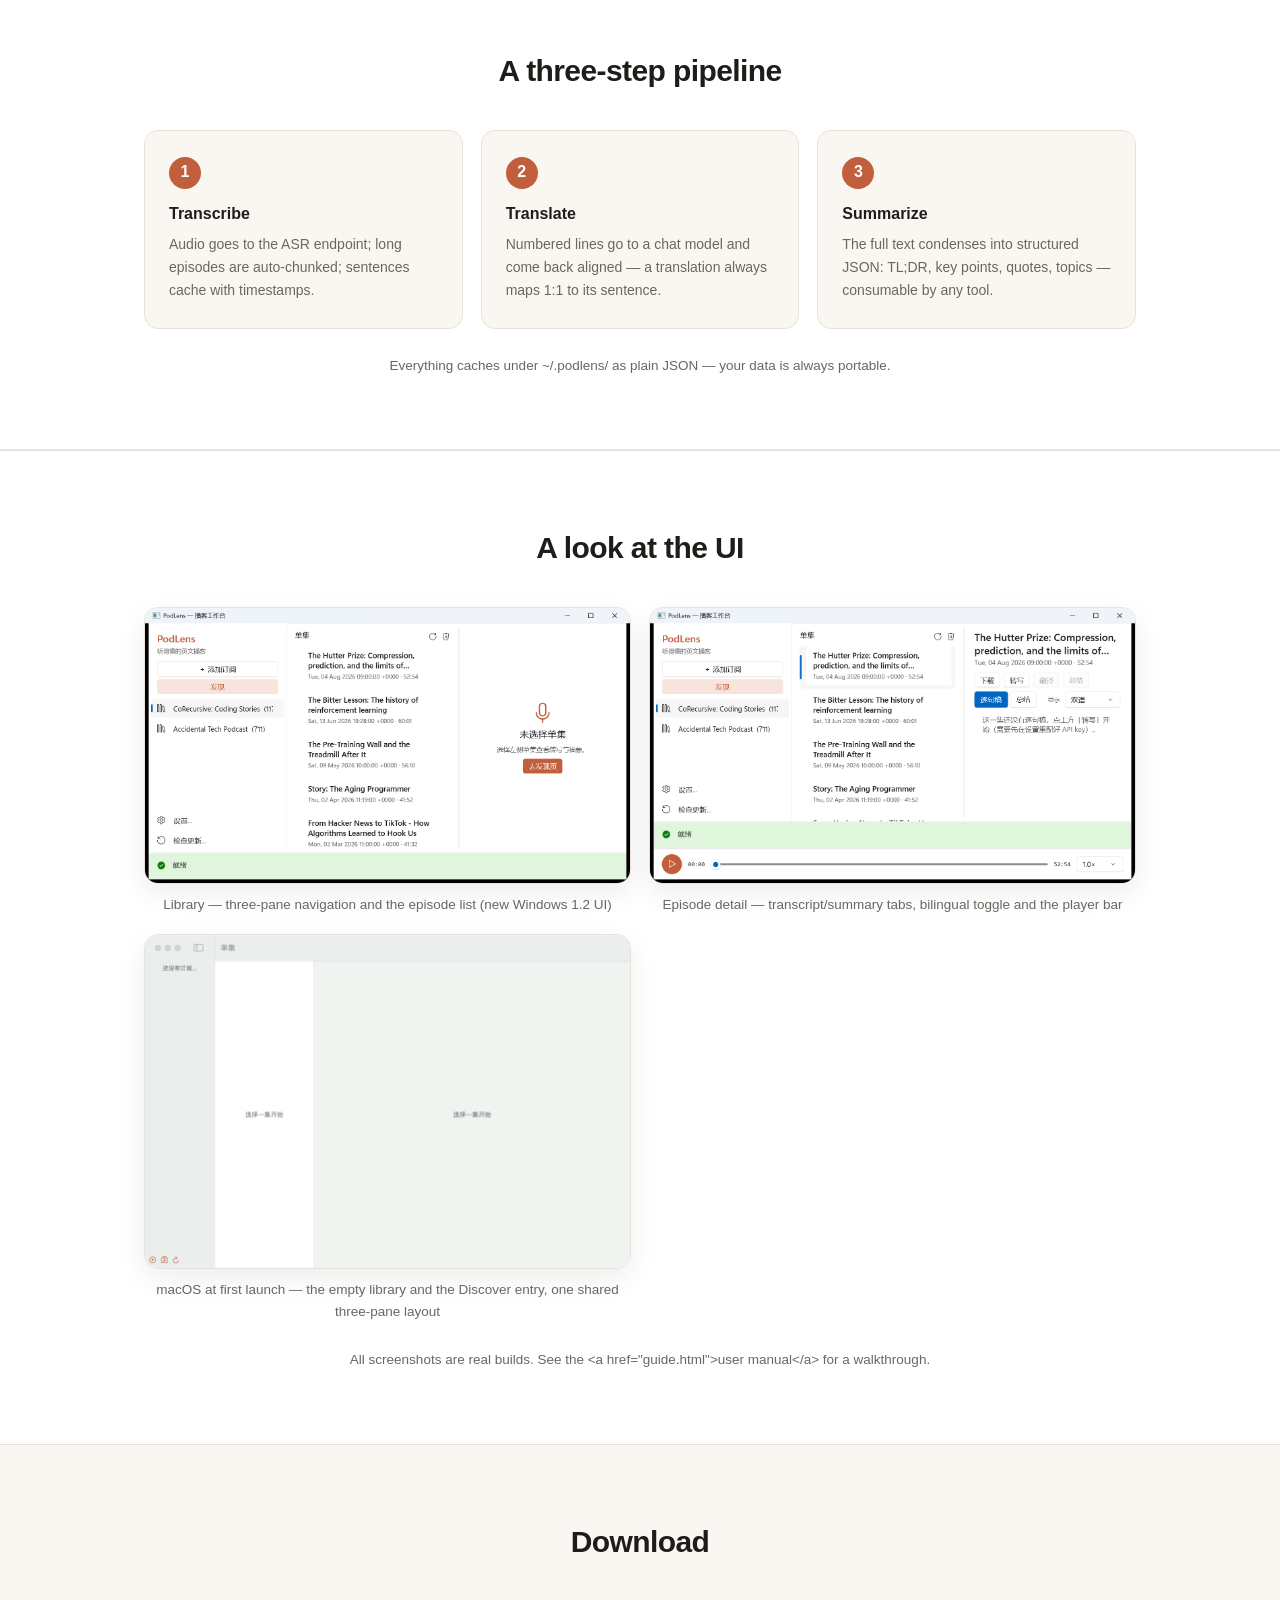
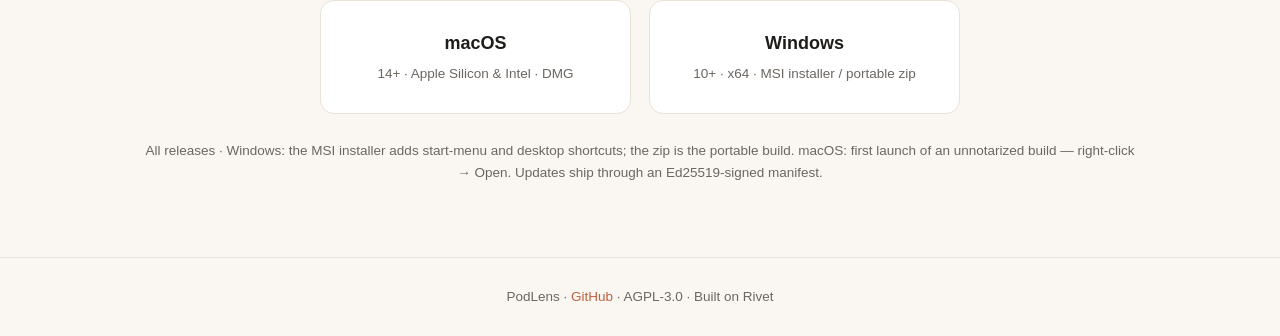
==== commit 8f669fae: "release/site: stable direct-download aliases (family standard) Every release now re-uploads its inst" ====
--- a/site/index.html
+++ b/site/index.html
@@ -46,7 +46,7 @@
     <h1><span data-i18n="hero.h1a">听得懂的</span><span class="accent" data-i18n="hero.h1b">英文播客</span></h1>
     <p class="sub" data-i18n="hero.sub">PodLens 把每一集英文播客变成「逐句稿 + 对照翻译 + 一页总结」。转写、翻译、总结都走你自己的大模型 API，结果缓存在本机，一次生成，永久可读。</p>
     <div class="hero-actions">
-      <a class="btn btn-primary" href="https://github.com/turinglambdaai/podlens/releases/latest" data-i18n="hero.download">下载最新版</a>
+      <a class="btn btn-primary" id="hero-download" href="https://github.com/turinglambdaai/podlens/releases/latest" data-i18n="hero.download">下载最新版</a>
       <a class="btn" href="https://github.com/turinglambdaai/podlens" data-i18n="hero.source">查看源码</a>
     </div>
     <p class="platforms" data-i18n="hero.platforms">macOS 14+（Apple Silicon 与 Intel）· Windows 10+</p>
@@ -125,16 +125,16 @@
   <section id="download" class="section">
     <h2 data-i18n="download.title">下载</h2>
     <div class="dl-grid">
-      <a class="dl-card" href="https://github.com/turinglambdaai/podlens/releases/latest">
+      <a class="dl-card" id="dl-macos" href="https://github.com/turinglambdaai/podlens/releases/latest/download/podlens-macos-arm64.dmg" data-dl-arm64="podlens-macos-arm64.dmg" data-dl-x64="podlens-macos-x64.dmg">
         <h3>macOS</h3>
         <p data-i18n="dl.mac">14+ · Apple Silicon & Intel · DMG</p>
       </a>
-      <a class="dl-card" href="https://github.com/turinglambdaai/podlens/releases/latest">
+      <a class="dl-card" id="dl-windows" href="https://github.com/turinglambdaai/podlens/releases/latest/download/podlens-windows-x64.msi">
         <h3>Windows</h3>
         <p data-i18n="dl.win">10+ · x64 · MSI 安装器 / 便携 zip</p>
       </a>
     </div>
-    <p class="note" data-i18n="download.note">Windows：MSI 安装器自带开始菜单/桌面快捷方式，zip 为便携版；macOS：首次启动（未公证构建）右键 → 打开。更新通过 Ed25519 签名清单自动推送。</p>
+    <p class="note"><a id="dl-all" href="https://github.com/turinglambdaai/podlens/releases/latest" data-i18n="download.all">全部版本</a> · <span data-i18n="download.note">Windows：MSI 安装器自带开始菜单/桌面快捷方式，zip 为便携版；macOS：首次启动（未公证构建）右键 → 打开。更新通过 Ed25519 签名清单自动推送。</span></p>
   </section>
 </main>
 
@@ -170,6 +170,7 @@
     "s3.title": "总结", "s3.body": "全文压缩成结构化 JSON：TL;DR、要点、引用、话题，可被任何工具消费。",
     "pipeline.note": "全部结果缓存在 ~/.podlens/，纯 JSON——你的数据永远可以带走。",
     "download.title": "下载",
+    "download.all": "全部版本",
     "dl.mac": "14+ · Apple Silicon & Intel · DMG", "dl.win": "10+ · x64 · MSI 安装器 / 便携 zip",
     "download.note": "Windows：MSI 安装器自带开始菜单/桌面快捷方式，zip 为便携版；macOS：首次启动（未公证构建）右键 → 打开。更新通过 Ed25519 签名清单自动推送。",
     "footer.built": "基于 Rivet 构建"
@@ -200,6 +201,7 @@
     "s3.title": "Summarize", "s3.body": "The full text condenses into structured JSON: TL;DR, key points, quotes, topics — consumable by any tool.",
     "pipeline.note": "Everything caches under ~/.podlens/ as plain JSON — your data is always portable.",
     "download.title": "Download",
+    "download.all": "All releases",
     "dl.mac": "14+ · Apple Silicon & Intel · DMG", "dl.win": "10+ · x64 · MSI installer / portable zip",
     "download.note": "Windows: the MSI installer adds start-menu and desktop shortcuts; the zip is the portable build. macOS: first launch of an unnotarized build — right-click → Open. Updates ship through an Ed25519-signed manifest.",
     "footer.built": "Built on Rivet"
@@ -248,6 +250,41 @@
 })();
 </script>
 <script>
+  // family direct-download standard: point the hero CTA and the matching
+  // card at the stable, version-less release asset for this platform
+  (function () {
+    var BASE = "https://github.com/turinglambdaai/podlens/releases/latest/download/";
+    var ua = navigator.userAgent || "";
+    var platform = /Windows/i.test(ua) ? "windows"
+                 : (/Mac|iPhone|iPad/i.test(ua) ? "macos" : null);
+    if (!platform) return;
+    var file;
+    if (platform === "windows") {
+      file = "podlens-windows-x64.msi";
+    } else {
+      file = "podlens-macos-arm64.dmg";
+      // macOS UAs hide the architecture; best-effort WebGL probe — Apple
+      // Silicon reports an "Apple GPU" renderer, Intel Macs name Intel/AMD
+      try {
+        var gl = document.createElement("canvas").getContext("webgl");
+        var ext = gl && gl.getExtension("WEBGL_debug_renderer_info");
+        var renderer = (ext && gl.getParameter(ext.UNMASKED_RENDERER_WEBGL)) || "";
+        if (!/apple/i.test(String(renderer)) && /intel|amd|nvidia|radeon|geforce/i.test(String(renderer))) {
+          file = "podlens-macos-x64.dmg";
+        }
+      } catch (e) {}
+    }
+    var url = BASE + file;
+    var hero = document.getElementById("hero-download");
+    if (hero) hero.href = url;
+    var card = document.getElementById(platform === "windows" ? "dl-windows" : "dl-macos");
+    if (card) {
+      if (platform === "macos") card.href = url; // arch-correct DMG
+      card.classList.add("dl-card-current");
+    }
+  })();
+</script>
+<script>
   document.getElementById('theme-btn').addEventListener('click', function () {
     var next = document.documentElement.dataset.theme === 'dark' ? 'light' : 'dark';
     document.documentElement.dataset.theme = next;
--- a/site/styles.css
+++ b/site/styles.css
@@ -111,6 +111,9 @@
   padding: 28px; text-align: center; transition: border-color 0.12s ease;
 }
 .dl-card:hover { border-color: var(--accent); }
+/* the platform-detected card (set by the inline script in index.html) */
+.dl-card-current { border-color: var(--accent); box-shadow: 0 10px 28px rgba(193, 95, 60, 0.13); }
+.dl-card-current h3::after { content: "●"; color: var(--accent); font-size: 10px; vertical-align: 4px; margin-left: 8px; }
 .dl-card h3 { font-size: 18px; margin-bottom: 4px; }
 .dl-card p { font-size: 13.5px; color: var(--muted); }
 
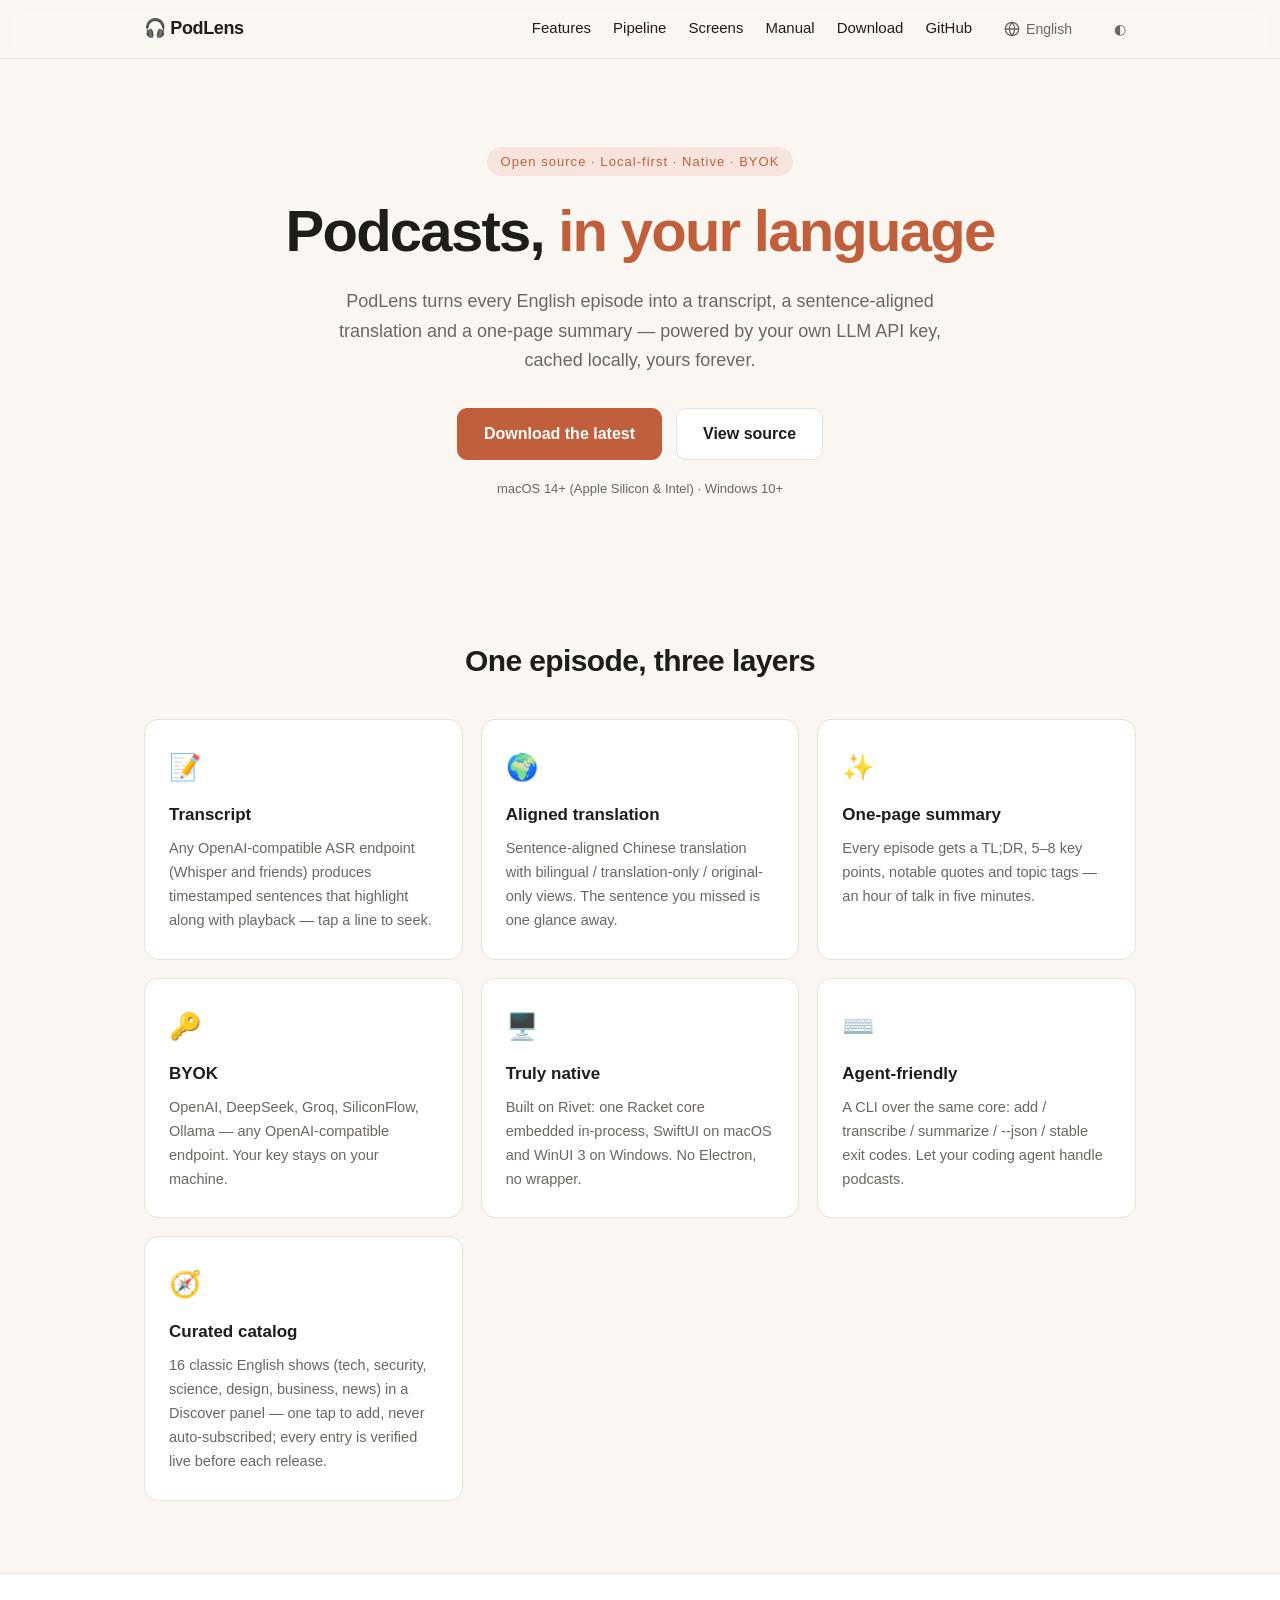
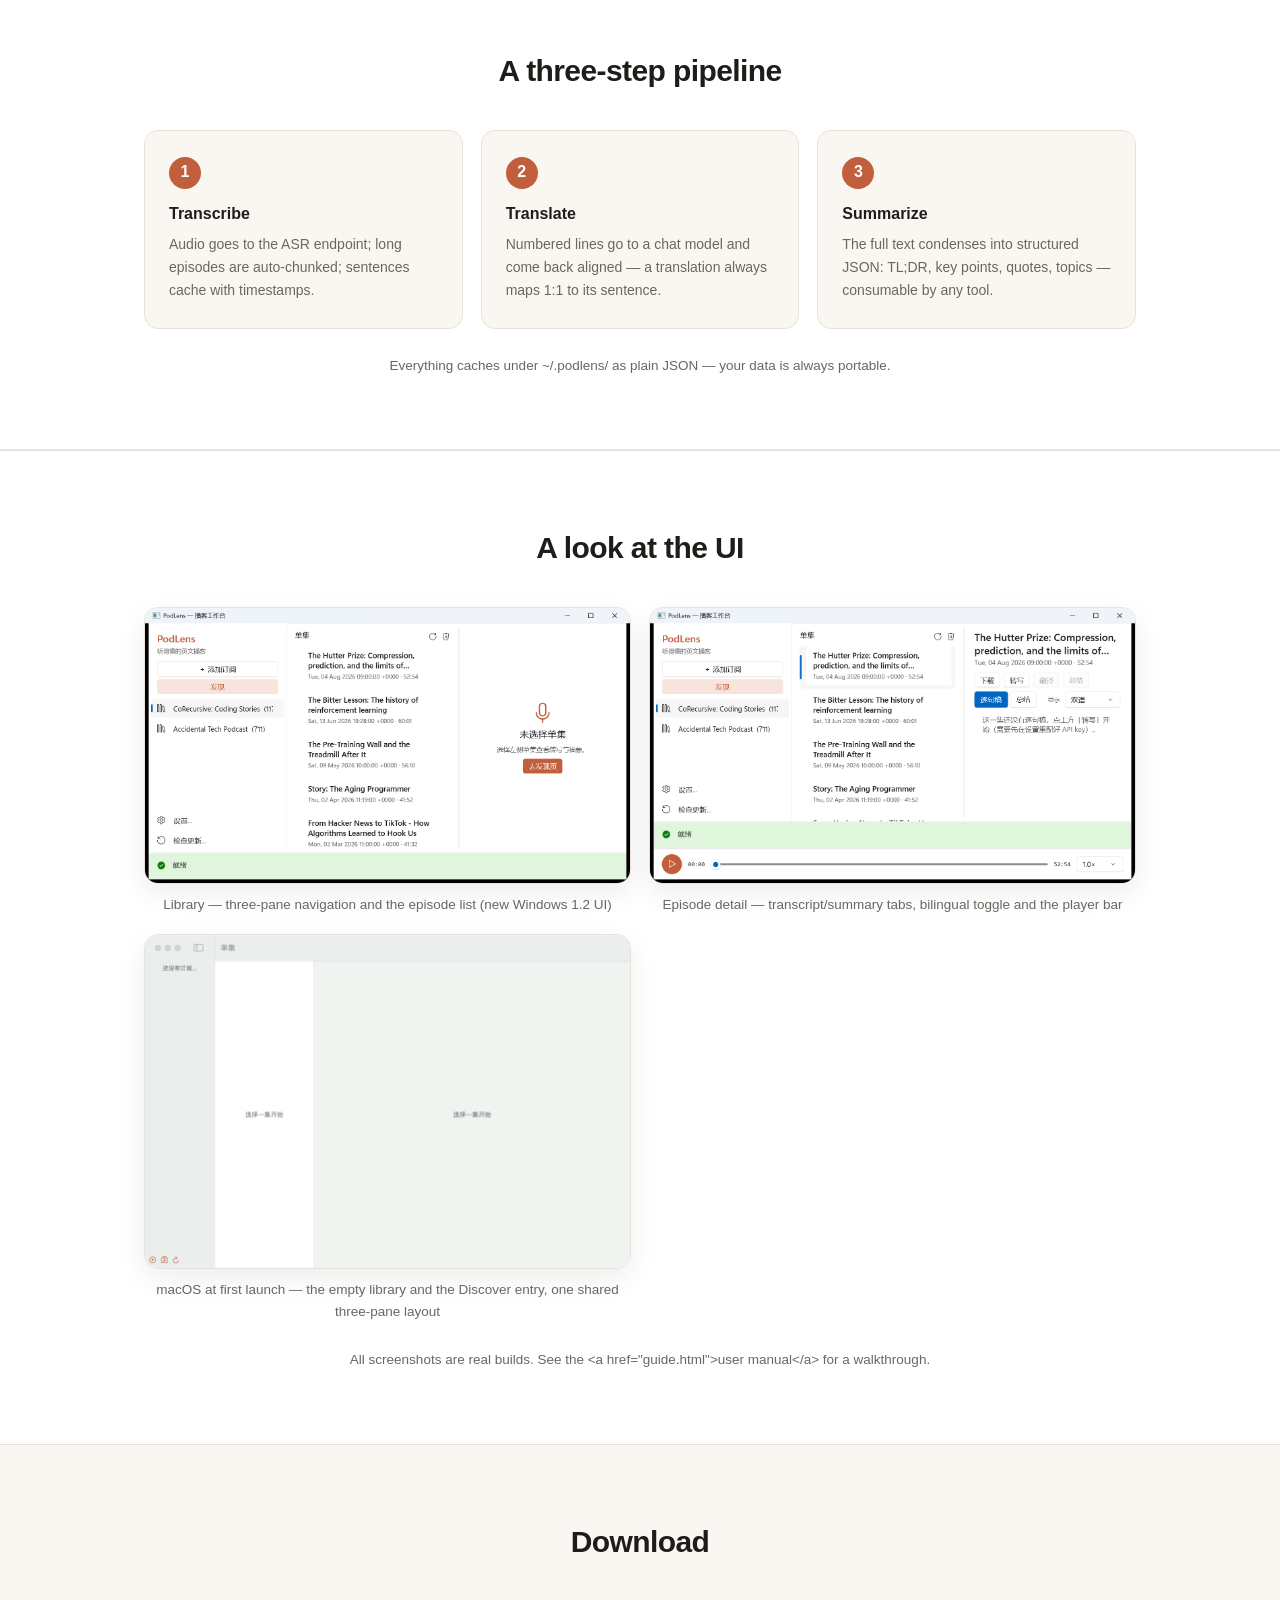
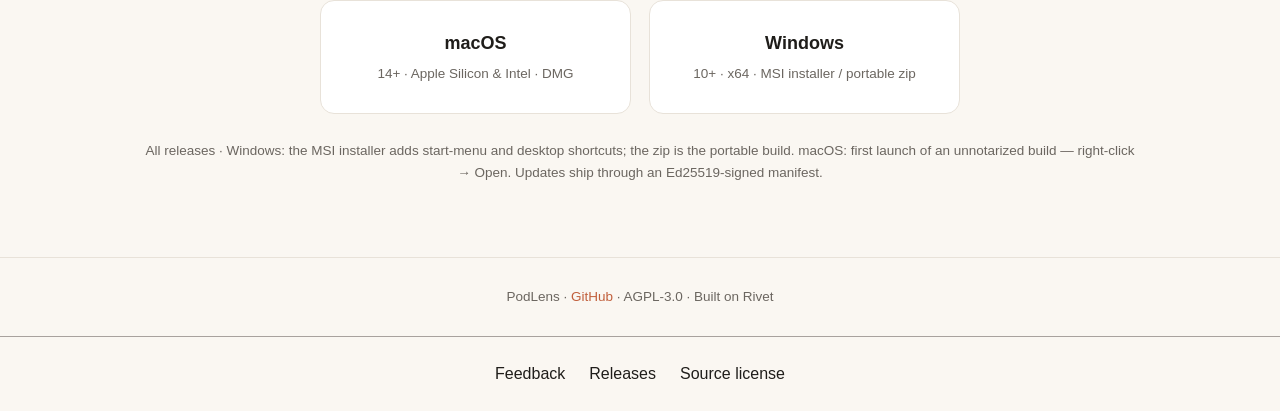
==== commit 25508322: "docs: align product policy, delivery priorities and support surfaces" ====
--- a/site/index.html
+++ b/site/index.html
@@ -13,6 +13,20 @@
   })();
 </script>
 <link rel="stylesheet" href="styles.css">
+<script>
+var _hmt = _hmt || [];
+(function() {
+  var hm = document.createElement("script");
+  hm.src = "https://hm.baidu.com/hm.js?8e2445912635226bcba0c400bfb6079d";
+  var s = document.getElementsByTagName("script")[0];
+  s.parentNode.insertBefore(hm, s);
+})();
+</script>
+<style>
+  #product-support { display:flex; flex-wrap:wrap; justify-content:center; gap:12px 24px; padding:24px; font:inherit; border-top:1px solid var(--border, #a8a29e); }
+  #product-support a:focus-visible { outline:2px solid currentColor; outline-offset:4px; }
+  html:lang(en) #product-support .support-zh, html:lang(zh) #product-support .support-en { display:none; }
+</style>
 </head>
 <body>
 <header class="nav">
@@ -141,6 +155,7 @@
 <footer class="footer">
   <p>PodLens · <a href="https://github.com/turinglambdaai/podlens">GitHub</a> · AGPL-3.0 · <span data-i18n="footer.built">基于 Rivet 构建</span></p>
 </footer>
+<nav id="product-support" aria-label="Support / 支持"><a href="https://github.com/turinglambdaai/podlens/issues"><span class="support-zh">反馈</span><span class="support-en" lang="en">Feedback</span></a> <a href="https://github.com/turinglambdaai/podlens/releases"><span class="support-zh">发布与更新</span><span class="support-en" lang="en">Releases</span></a> <a href="https://github.com/turinglambdaai/podlens/blob/main/LICENSE"><span class="support-zh">源码许可</span><span class="support-en" lang="en">Source license</span></a></nav>
 
 <script>
 (function () {
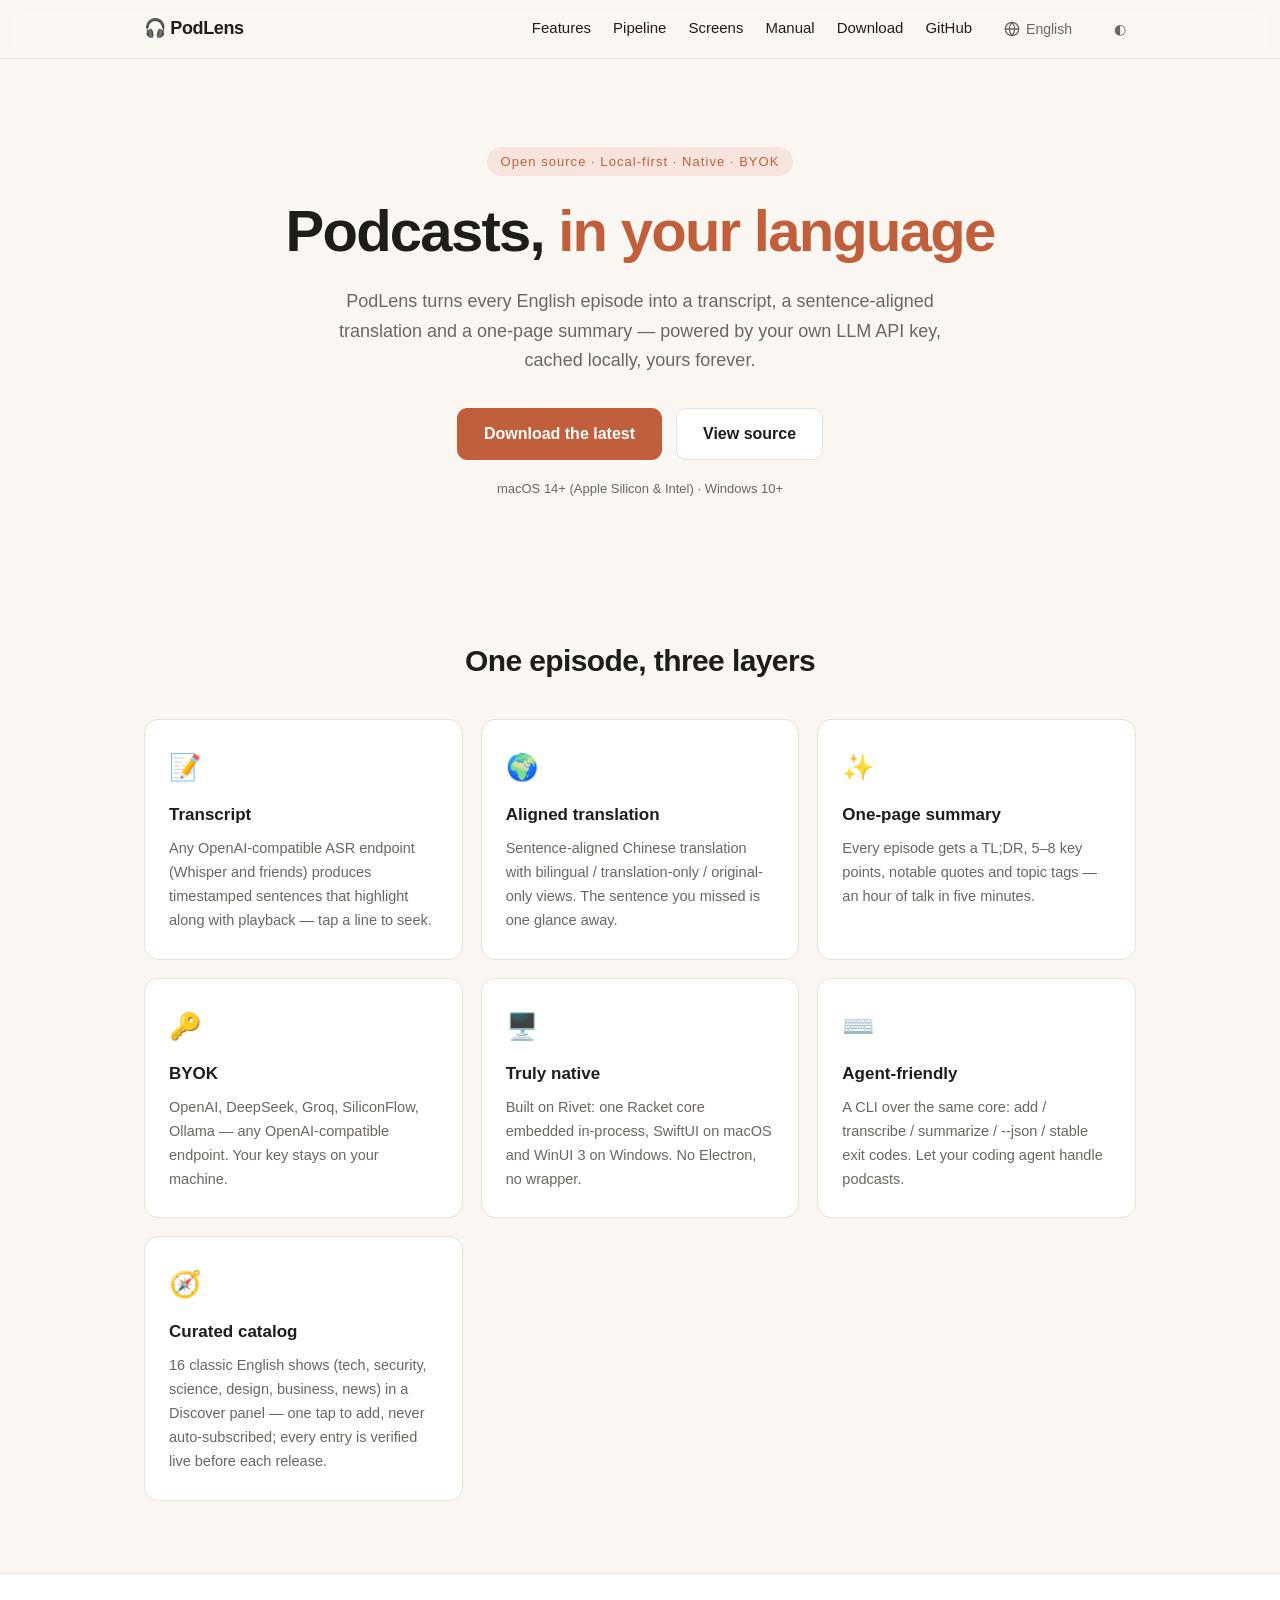
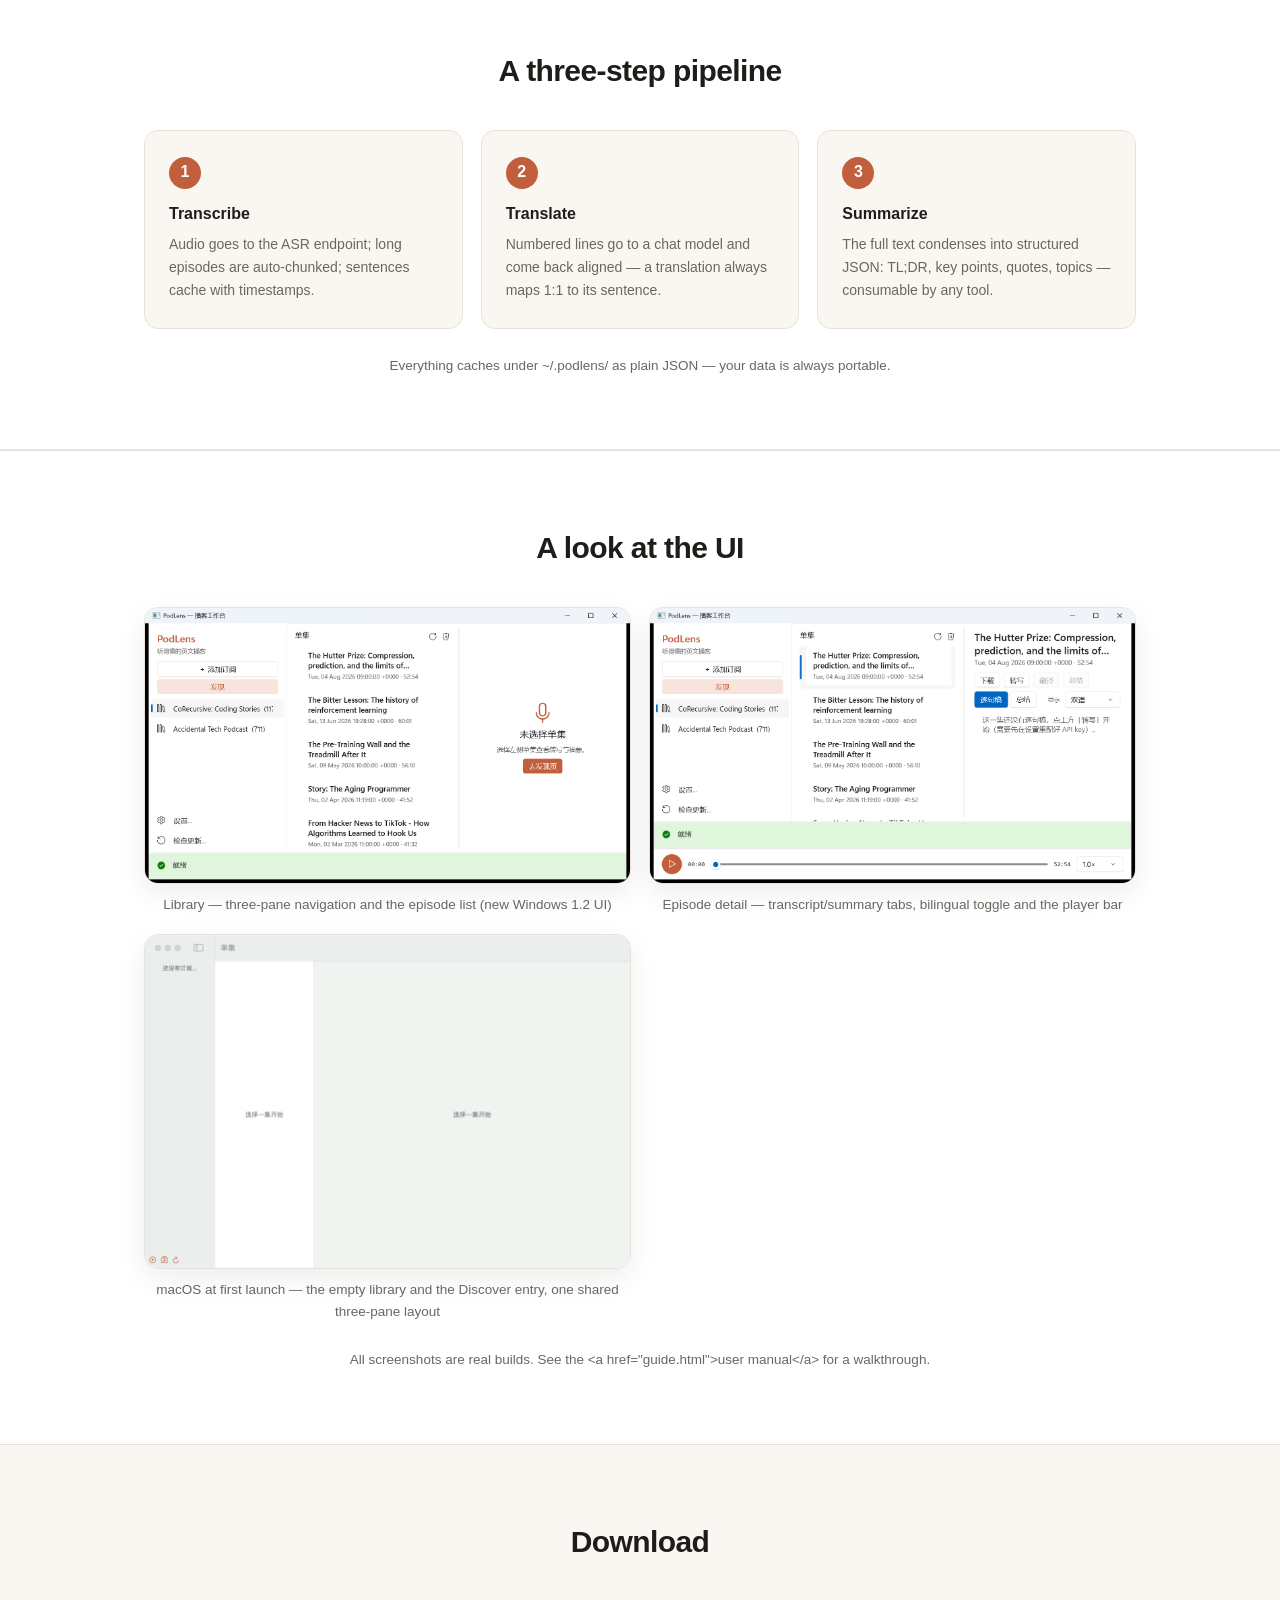
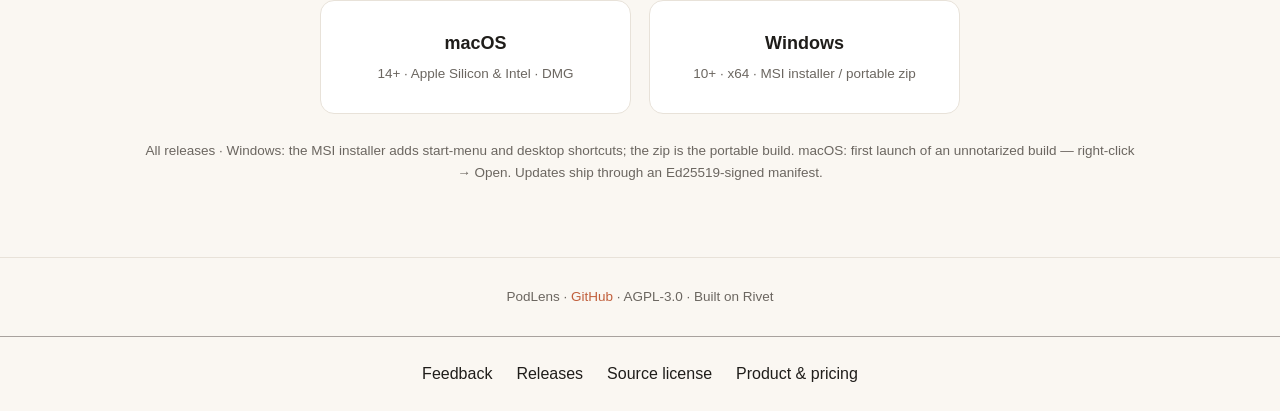
==== commit 7701fbd9: "docs: define launch pricing, free boundaries and commercial release gates" ====
--- a/site/index.html
+++ b/site/index.html
@@ -155,7 +155,7 @@
 <footer class="footer">
   <p>PodLens · <a href="https://github.com/turinglambdaai/podlens">GitHub</a> · AGPL-3.0 · <span data-i18n="footer.built">基于 Rivet 构建</span></p>
 </footer>
-<nav id="product-support" aria-label="Support / 支持"><a href="https://github.com/turinglambdaai/podlens/issues"><span class="support-zh">反馈</span><span class="support-en" lang="en">Feedback</span></a> <a href="https://github.com/turinglambdaai/podlens/releases"><span class="support-zh">发布与更新</span><span class="support-en" lang="en">Releases</span></a> <a href="https://github.com/turinglambdaai/podlens/blob/main/LICENSE"><span class="support-zh">源码许可</span><span class="support-en" lang="en">Source license</span></a></nav>
+<nav id="product-support" aria-label="Support / 支持"><a href="https://github.com/turinglambdaai/podlens/issues"><span class="support-zh">反馈</span><span class="support-en" lang="en">Feedback</span></a> <a href="https://github.com/turinglambdaai/podlens/releases"><span class="support-zh">发布与更新</span><span class="support-en" lang="en">Releases</span></a> <a href="https://github.com/turinglambdaai/podlens/blob/main/LICENSE"><span class="support-zh">源码许可</span><span class="support-en" lang="en">Source license</span></a> <a href="https://github.com/turinglambdaai/podlens/blob/main/PRICING.md"><span class="support-zh">产品与收费方案</span><span class="support-en" lang="en">Product & pricing</span></a></nav>
 
 <script>
 (function () {
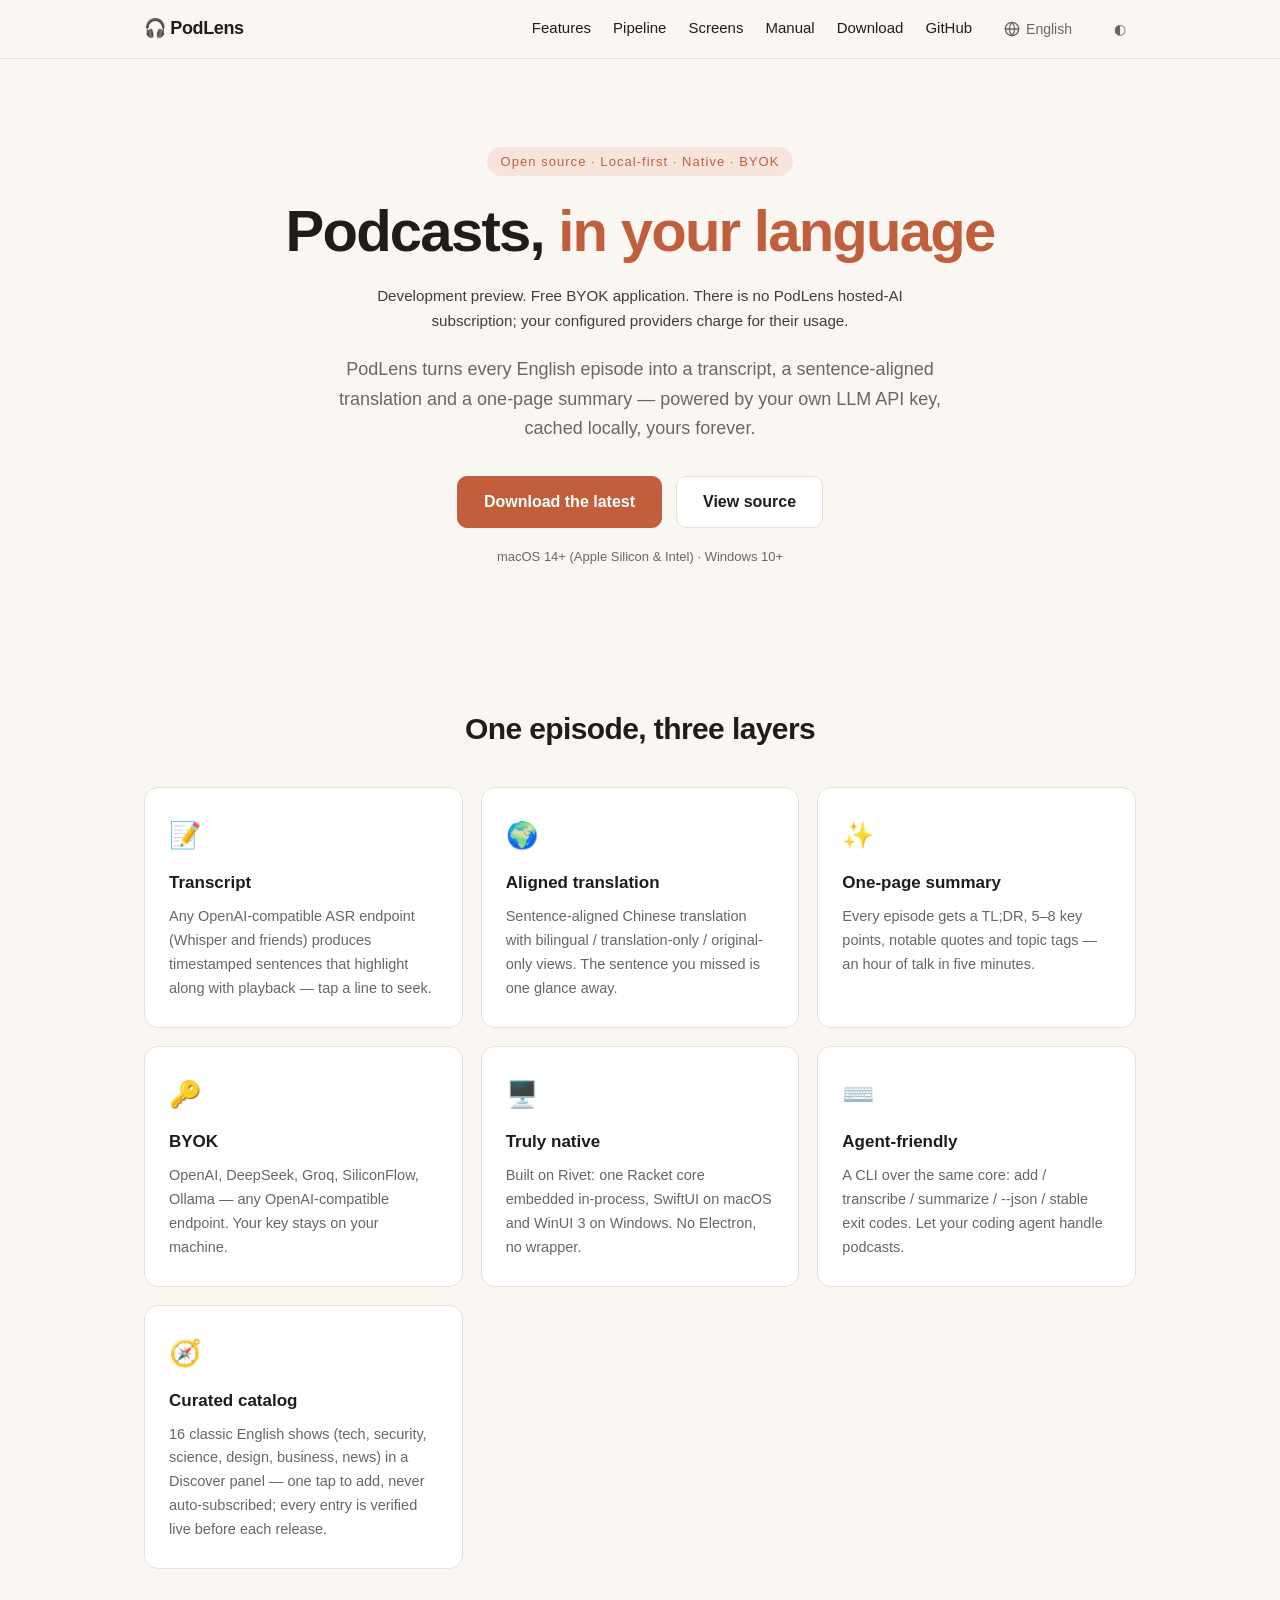
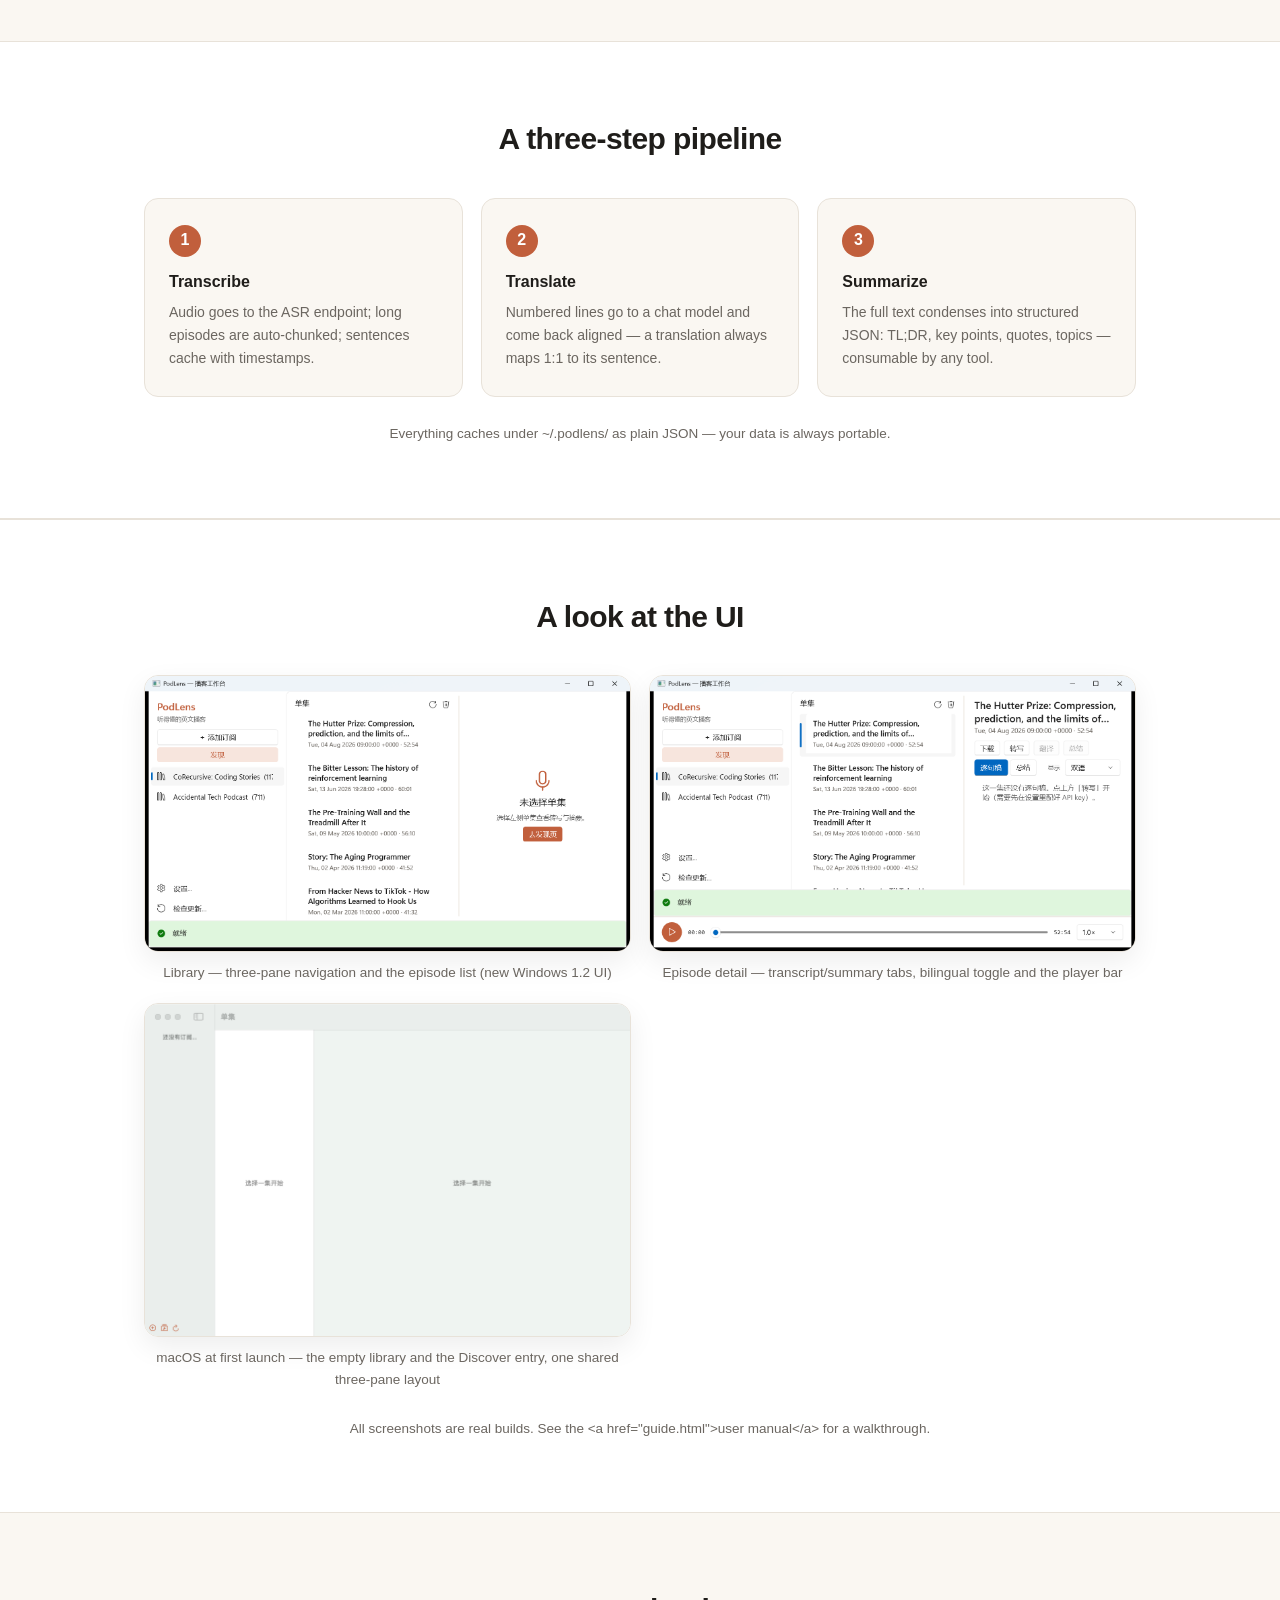
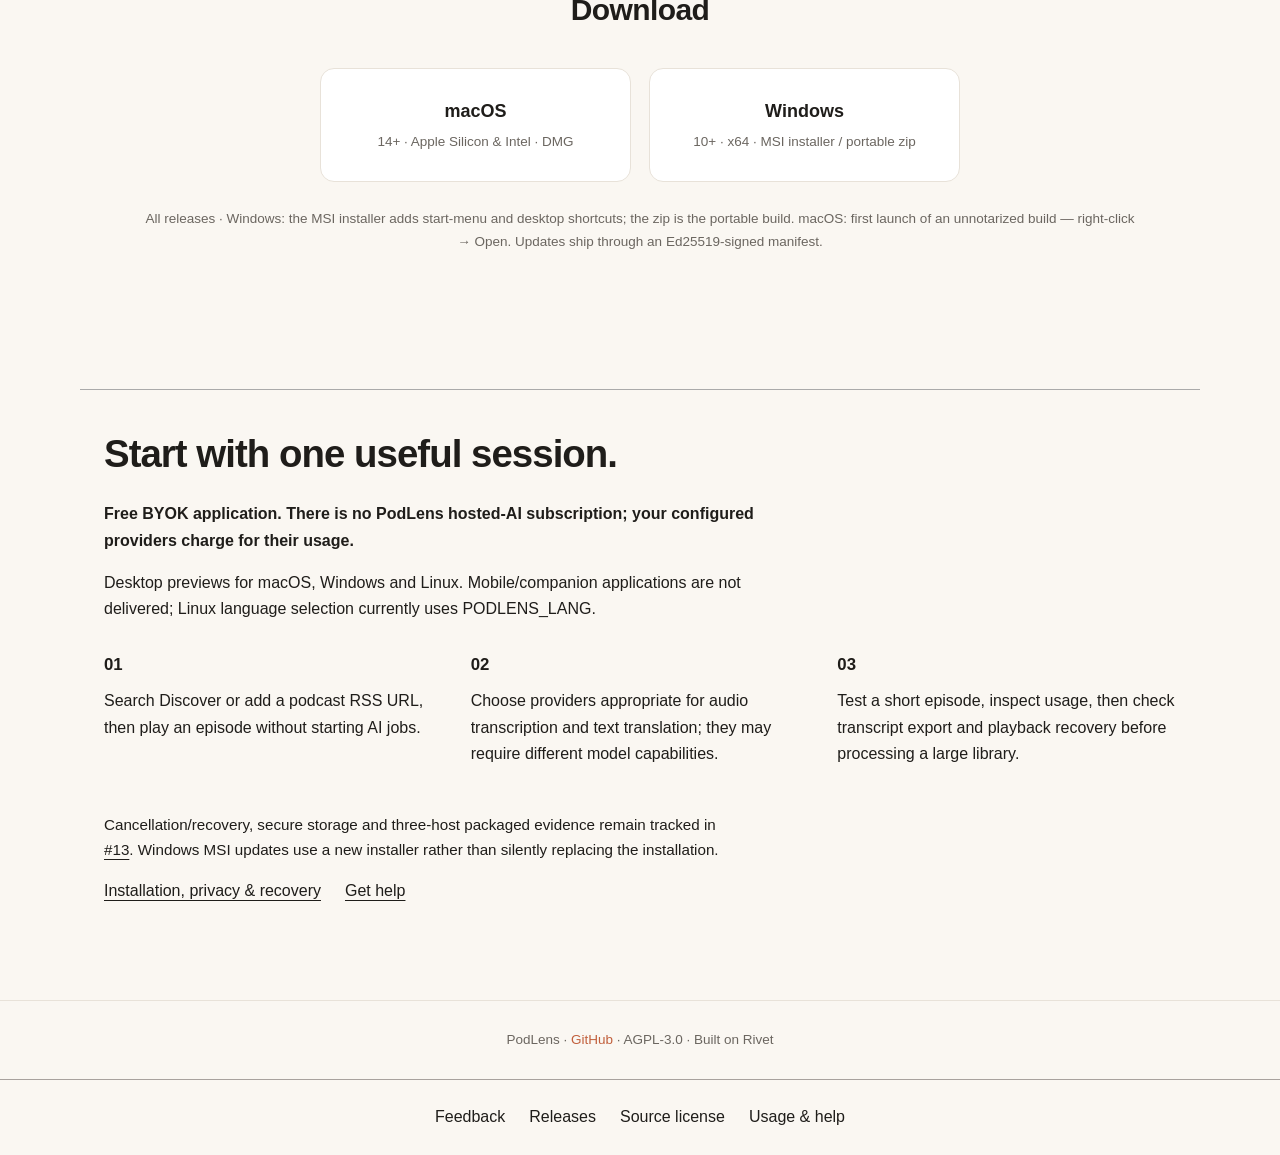
==== commit 670d2659: "docs: complete bilingual product onboarding and customer help Align homepage, README and manuals on " ====
--- a/site/index.html
+++ b/site/index.html
@@ -27,6 +27,13 @@
   #product-support a:focus-visible { outline:2px solid currentColor; outline-offset:4px; }
   html:lang(en) #product-support .support-zh, html:lang(zh) #product-support .support-en { display:none; }
 </style>
+<style id="product-start-style">
+.product-availability{font-size:.95rem;line-height:1.65;max-width:72ch;margin:18px 0;opacity:.85} .hero .product-availability{margin-left:auto;margin-right:auto}
+.product-start{max-width:1120px;margin:64px auto;padding:32px 24px;border-top:1px solid var(--border,#aaa);font:inherit;line-height:1.65}
+.product-start h2{font-size:clamp(1.7rem,3vw,2.4rem);letter-spacing:-.025em;margin:0 0 16px}.product-start h3{font-size:1.05rem;margin:0 0 10px}.product-start p{margin:0 0 16px;max-width:74ch}.product-start-grid{display:grid;grid-template-columns:repeat(3,minmax(0,1fr));gap:28px;margin:28px 0}.product-start a{text-decoration:underline;text-underline-offset:4px;overflow-wrap:anywhere}.product-start a:focus-visible{outline:2px solid currentColor;outline-offset:5px}.product-start .start-links{display:flex;gap:16px 24px;flex-wrap:wrap}.product-start .start-status{font-weight:600}.product-start .start-limits{font-size:.95em}
+html:lang(en) .reader-zh,html:lang(zh) .reader-en{display:none!important}@media(max-width:700px){.product-start{margin:40px auto;padding:24px 20px}.product-start-grid{grid-template-columns:1fr;gap:18px}}
+</style>
+<style>.lang-menu li.lang-choice{padding:0}.lang-menu .lang-choice button{display:block;width:100%;padding:8px 12px;border:0;background:transparent;color:inherit;font:inherit;text-align:left;cursor:pointer}.lang-menu .lang-choice button:focus-visible{outline:2px solid currentColor;outline-offset:-2px;border-radius:4px}</style>
 </head>
 <body>
 <header class="nav">
@@ -45,8 +52,8 @@
           <span id="current-lang-label">English</span>
         </button>
         <ul class="lang-menu">
-          <li onclick="setLanguage('en')">English</li>
-          <li onclick="setLanguage('zh')">简体中文</li>
+          <li class="lang-choice"><button type="button" onclick="setLanguage('en')">English</button></li>
+          <li class="lang-choice"><button type="button" onclick="setLanguage('zh')">简体中文</button></li>
         </ul>
       </div>
     <button class="theme-btn" id="theme-btn" type="button" aria-label="Toggle theme">◐</button>
@@ -58,6 +65,7 @@
   <section class="hero">
     <p class="eyebrow" data-i18n="hero.eyebrow">开源 · 本地优先 · 原生应用 · BYOK</p>
     <h1><span data-i18n="hero.h1a">听得懂的</span><span class="accent" data-i18n="hero.h1b">英文播客</span></h1>
+<p class="reader-en product-availability" lang="en">Development preview. Free BYOK application. There is no PodLens hosted-AI subscription; your configured providers charge for their usage.</p><p class="reader-zh product-availability" lang="zh">开发预览。免费 BYOK 应用。不提供 PodLens 托管 AI 订阅；模型用量由配置的服务商收费。</p>
     <p class="sub" data-i18n="hero.sub">PodLens 把每一集英文播客变成「逐句稿 + 对照翻译 + 一页总结」。转写、翻译、总结都走你自己的大模型 API，结果缓存在本机，一次生成，永久可读。</p>
     <div class="hero-actions">
       <a class="btn btn-primary" id="hero-download" href="https://github.com/turinglambdaai/podlens/releases/latest" data-i18n="hero.download">下载最新版</a>
@@ -150,12 +158,15 @@
     </div>
     <p class="note"><a id="dl-all" href="https://github.com/turinglambdaai/podlens/releases/latest" data-i18n="download.all">全部版本</a> · <span data-i18n="download.note">Windows：MSI 安装器自带开始菜单/桌面快捷方式，zip 为便携版；macOS：首次启动（未公证构建）右键 → 打开。更新通过 Ed25519 签名清单自动推送。</span></p>
   </section>
+<section id="start-here" class="product-start" aria-label="Get started / 开始使用">
+<h2 class="reader-en " lang="en">Start with one useful session.</h2><h2 class="reader-zh " lang="zh">从一次有效使用开始。</h2><p class="reader-en start-status" lang="en">Free BYOK application. There is no PodLens hosted-AI subscription; your configured providers charge for their usage.</p><p class="reader-zh start-status" lang="zh">免费 BYOK 应用。不提供 PodLens 托管 AI 订阅；模型用量由配置的服务商收费。</p><p class="reader-en " lang="en">Desktop previews for macOS, Windows and Linux. Mobile/companion applications are not delivered; Linux language selection currently uses PODLENS_LANG.</p><p class="reader-zh " lang="zh">提供 macOS、Windows、Linux 桌面预览；移动与伴随端尚未交付。Linux 当前通过 PODLENS_LANG 选择语言。</p><div class="product-start-grid"><article><h3 class="reader-en " lang="en">01</h3><h3 class="reader-zh " lang="zh">01</h3><p class="reader-en " lang="en">Search Discover or add a podcast RSS URL, then play an episode without starting AI jobs.</p><p class="reader-zh " lang="zh">通过发现页搜索或添加播客 RSS，先播放一集，不启动 AI 任务。</p></article><article><h3 class="reader-en " lang="en">02</h3><h3 class="reader-zh " lang="zh">02</h3><p class="reader-en " lang="en">Choose providers appropriate for audio transcription and text translation; they may require different model capabilities.</p><p class="reader-zh " lang="zh">分别选择具备音频转写和文本翻译能力的服务商与模型；二者能力可能不同。</p></article><article><h3 class="reader-en " lang="en">03</h3><h3 class="reader-zh " lang="zh">03</h3><p class="reader-en " lang="en">Test a short episode, inspect usage, then check transcript export and playback recovery before processing a large library.</p><p class="reader-zh " lang="zh">先测试短节目并检查用量，再验证逐句稿导出和播放恢复，最后处理大型资料库。</p></article></div><p class="reader-en start-limits" lang="en">Cancellation/recovery, secure storage and three-host packaged evidence remain tracked in <a href="https://github.com/turinglambdaai/podlens/issues/13">#13</a>. Windows MSI updates use a new installer rather than silently replacing the installation.</p><p class="reader-zh start-limits" lang="zh">取消与恢复、安全存储及三宿主打包证据仍在 <a href="https://github.com/turinglambdaai/podlens/issues/13">#13</a> 跟进。Windows MSI 更新使用新版安装器，不会静默替换安装目录。</p><div class="start-links"><a class="reader-en" lang="en" href="https://github.com/turinglambdaai/podlens/blob/main/docs/USER-GUIDE.md">Installation, privacy &amp; recovery</a><a class="reader-zh" lang="zh" href="https://github.com/turinglambdaai/podlens/blob/main/docs/USER-GUIDE.zh-CN.md">安装、隐私与恢复</a><a href="https://github.com/turinglambdaai/podlens/issues"><span class="reader-en " lang="en">Get help</span><span class="reader-zh " lang="zh">反馈与帮助</span></a></div>
+</section>
 </main>
 
 <footer class="footer">
   <p>PodLens · <a href="https://github.com/turinglambdaai/podlens">GitHub</a> · AGPL-3.0 · <span data-i18n="footer.built">基于 Rivet 构建</span></p>
 </footer>
-<nav id="product-support" aria-label="Support / 支持"><a href="https://github.com/turinglambdaai/podlens/issues"><span class="support-zh">反馈</span><span class="support-en" lang="en">Feedback</span></a> <a href="https://github.com/turinglambdaai/podlens/releases"><span class="support-zh">发布与更新</span><span class="support-en" lang="en">Releases</span></a> <a href="https://github.com/turinglambdaai/podlens/blob/main/LICENSE"><span class="support-zh">源码许可</span><span class="support-en" lang="en">Source license</span></a> <a href="https://github.com/turinglambdaai/podlens/blob/main/PRICING.md"><span class="support-zh">产品与收费方案</span><span class="support-en" lang="en">Product & pricing</span></a></nav>
+<nav id="product-support" aria-label="Support / 支持"><a href="https://github.com/turinglambdaai/podlens/issues"><span class="support-zh">反馈</span><span class="support-en" lang="en">Feedback</span></a> <a href="https://github.com/turinglambdaai/podlens/releases"><span class="support-zh">发布与更新</span><span class="support-en" lang="en">Releases</span></a> <a href="https://github.com/turinglambdaai/podlens/blob/main/LICENSE"><span class="support-zh">源码许可</span><span class="support-en" lang="en">Source license</span></a> <a class="support-zh" href="https://github.com/turinglambdaai/podlens/blob/main/docs/USER-GUIDE.zh-CN.md">使用与帮助</a> <a class="support-en" lang="en" href="https://github.com/turinglambdaai/podlens/blob/main/docs/USER-GUIDE.md">Usage & help</a></nav>
 
 <script>
 (function () {
